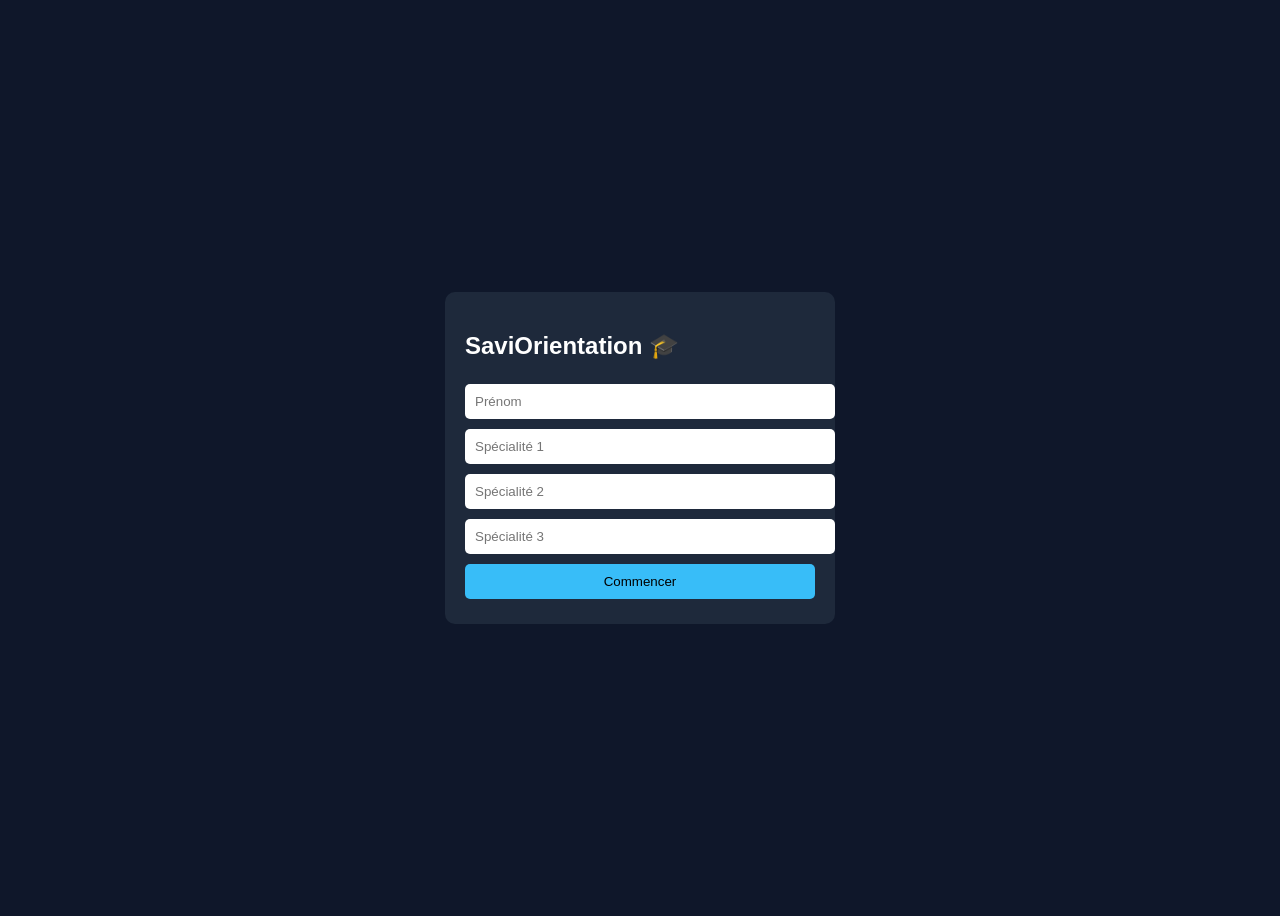
==== index.html @ 4e1ae78d "Add initial HTML structure for SaviOrientation app" ====
<!DOCTYPE html>
<html lang="fr">
<head>
<meta charset="UTF-8">
<title>SaviOrientation</title>
<style>
body {
    font-family: Arial;
    background: #0f172a;
    color: white;
    display: flex;
    justify-content: center;
    align-items: center;
    height: 100vh;
}
.container {
    width: 350px;
    background: #1e293b;
    padding: 20px;
    border-radius: 10px;
}
input, button {
    width: 100%;
    margin: 5px 0;
    padding: 10px;
    border-radius: 5px;
    border: none;
}
button {
    background: #38bdf8;
    cursor: pointer;
}
.chat {
    display: none;
}
.messages {
    height: 300px;
    overflow-y: auto;
    margin-bottom: 10px;
}
.bot {
    background: #334155;
    padding: 8px;
    margin: 5px;
    border-radius: 5px;
}
.user {
    background: #38bdf8;
    padding: 8px;
    margin: 5px;
    border-radius: 5px;
    text-align: right;
}
</style>
</head>

<body>

<div class="container">

<div id="form">
    <h2>SaviOrientation 🎓</h2>
    <input id="name" placeholder="Prénom">
    <input id="spe1" placeholder="Spécialité 1">
    <input id="spe2" placeholder="Spécialité 2">
    <input id="spe3" placeholder="Spécialité 3">
    <button onclick="start()">Commencer</button>
</div>

<div id="chat" class="chat">
    <div class="messages" id="messages"></div>
    <input id="input" placeholder="Écris ici...">
    <button onclick="send()">Envoyer</button>
</div>

</div>

<script>
let step = 0;
let userData = {};

function addMessage(text, sender) {
    let div = document.createElement("div");
    div.className = sender;
    div.innerText = text;
    document.getElementById("messages").appendChild(div);
}

function start() {
    userData.name = document.getElementById("name").value;
    userData.spe = [
        document.getElementById("spe1").value,
        document.getElementById("spe2").value,
        document.getElementById("spe3").value
    ];

    document.getElementById("form").style.display = "none";
    document.getElementById("chat").style.display = "block";

    addMessage("Salut " + userData.name + " 👋", "bot");

    setTimeout(() => {
        addMessage("Je vois que tu fais " + userData.spe.join(", ") + ".", "bot");
    }, 500);

    setTimeout(() => {
        addMessage("Quels sont tes centres d'intérêt ?", "bot");
    }, 1000);
}

function send() {
    let input = document.getElementById("input");
    let text = input.value;
    addMessage(text, "user");

    input.value = "";

    if (step === 0) {
        userData.interest = text;
        setTimeout(() => {
            addMessage("Ok intéressant 👀 Et tu as un projet plus tard ?", "bot");
        }, 500);
        step++;
    }

    else if (step === 1) {
        userData.project = text;
        setTimeout(() => {
            analyze();
        }, 500);
        step++;
    }
}

function analyze() {
    let result = "";

    if (userData.project.includes("ingénieur") || userData.interest.includes("math")) {
        result = "Je te conseille de garder Mathématiques.";
    }
    else if (userData.project.includes("médecine")) {
        result = "Garde SVT, c'est important pour médecine.";
    }
    else {
        result = "Tu pourrais envisager d'abandonner la spécialité où tu es le moins à l'aise.";
    }

    addMessage("Analyse en cours... 🤖", "bot");

    setTimeout(() => {
        addMessage(result, "bot");
    }, 1500);
}
</script>

</body>
</html>
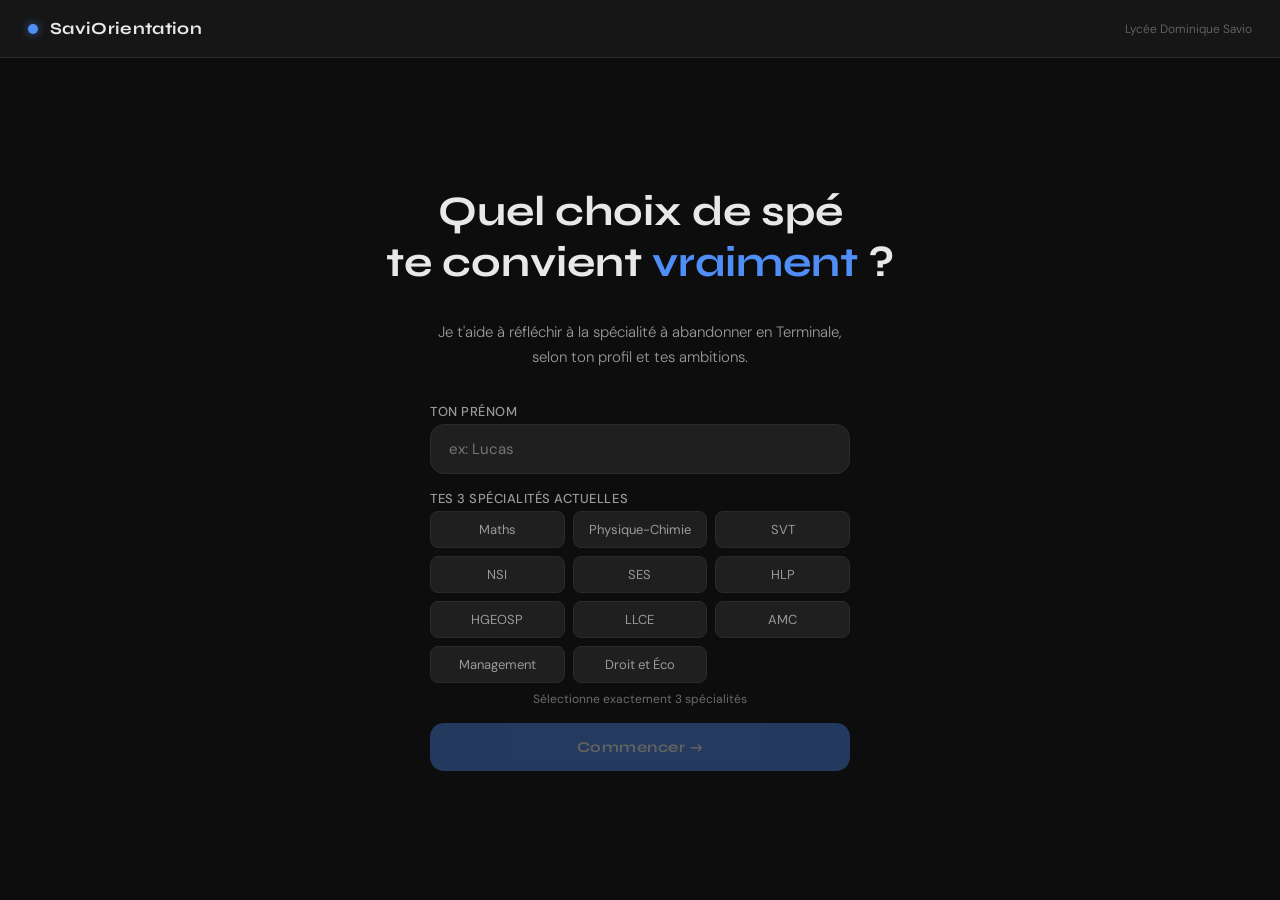
==== commit 0df2e81f: "Update index.html for improved layout and styling Refactor HTML structure and styles for onboarding " ====
--- a/index.html
+++ b/index.html
@@ -2,156 +2,597 @@
 <html lang="fr">
 <head>
 <meta charset="UTF-8">
+<meta name="viewport" content="width=device-width, initial-scale=1.0">
 <title>SaviOrientation</title>
+<link href="https://fonts.googleapis.com/css2?family=DM+Sans:wght@300;400;500&family=Syne:wght@600;700&display=swap" rel="stylesheet">
 <style>
-body {
-    font-family: Arial;
-    background: #0f172a;
-    color: white;
-    display: flex;
+  :root {
+    --bg: #0d0d0d;
+    --surface: #161616;
+    --surface2: #1f1f1f;
+    --border: #2a2a2a;
+    --accent: #4f8ef7;
+    --accent-dim: rgba(79,142,247,0.12);
+    --text: #e8e8e8;
+    --text-muted: #6b6b6b;
+    --text-dim: #9a9a9a;
+    --bot-bg: #1a1a1a;
+    --user-bg: #1e2d4a;
+    --radius: 14px;
+  }
+
+  * { box-sizing: border-box; margin: 0; padding: 0; }
+
+  body {
+    font-family: 'DM Sans', sans-serif;
+    background: var(--bg);
+    color: var(--text);
+    height: 100vh;
+    display: flex;
+    flex-direction: column;
+    overflow: hidden;
+  }
+
+  /* HEADER */
+  header {
+    padding: 18px 28px;
+    border-bottom: 1px solid var(--border);
+    display: flex;
+    align-items: center;
+    gap: 12px;
+    background: var(--surface);
+    flex-shrink: 0;
+  }
+
+  .logo-dot {
+    width: 10px; height: 10px;
+    background: var(--accent);
+    border-radius: 50%;
+    box-shadow: 0 0 10px rgba(79,142,247,0.6);
+    animation: pulse 2.5s ease-in-out infinite;
+  }
+
+  @keyframes pulse {
+    0%,100% { opacity:1; transform:scale(1); }
+    50% { opacity:0.5; transform:scale(0.85); }
+  }
+
+  header h1 {
+    font-family: 'Syne', sans-serif;
+    font-size: 17px;
+    font-weight: 700;
+    letter-spacing: 0.02em;
+    color: var(--text);
+  }
+
+  header span {
+    font-size: 12px;
+    color: var(--text-muted);
+    margin-left: auto;
+    font-weight: 300;
+  }
+
+  /* ONBOARDING SCREEN */
+  #onboarding {
+    flex: 1;
+    display: flex;
+    flex-direction: column;
+    align-items: center;
     justify-content: center;
-    align-items: center;
-    height: 100vh;
-}
-.container {
-    width: 350px;
-    background: #1e293b;
-    padding: 20px;
-    border-radius: 10px;
-}
-input, button {
+    gap: 32px;
+    padding: 40px 24px;
+    animation: fadeIn 0.5s ease;
+  }
+
+  @keyframes fadeIn {
+    from { opacity: 0; transform: translateY(16px); }
+    to   { opacity: 1; transform: translateY(0); }
+  }
+
+  .onboarding-title {
+    font-family: 'Syne', sans-serif;
+    font-size: clamp(26px, 5vw, 42px);
+    font-weight: 700;
+    text-align: center;
+    line-height: 1.2;
+    max-width: 560px;
+  }
+
+  .onboarding-title span {
+    color: var(--accent);
+  }
+
+  .onboarding-sub {
+    font-size: 15px;
+    color: var(--text-dim);
+    text-align: center;
+    max-width: 420px;
+    line-height: 1.7;
+    font-weight: 300;
+  }
+
+  .onboarding-form {
+    display: flex;
+    flex-direction: column;
+    gap: 16px;
     width: 100%;
-    margin: 5px 0;
-    padding: 10px;
-    border-radius: 5px;
+    max-width: 420px;
+  }
+
+  .onboarding-form label {
+    font-size: 13px;
+    color: var(--text-dim);
+    margin-bottom: 4px;
+    display: block;
+    letter-spacing: 0.04em;
+    text-transform: uppercase;
+    font-weight: 500;
+  }
+
+  .onboarding-form input {
+    width: 100%;
+    padding: 14px 18px;
+    background: var(--surface2);
+    border: 1px solid var(--border);
+    border-radius: var(--radius);
+    color: var(--text);
+    font-family: 'DM Sans', sans-serif;
+    font-size: 15px;
+    outline: none;
+    transition: border-color 0.2s;
+  }
+
+  .onboarding-form input:focus {
+    border-color: var(--accent);
+  }
+
+  .spec-grid {
+    display: grid;
+    grid-template-columns: repeat(auto-fill, minmax(130px, 1fr));
+    gap: 8px;
+  }
+
+  .spec-chip {
+    padding: 9px 14px;
+    border-radius: 8px;
+    border: 1px solid var(--border);
+    background: var(--surface2);
+    color: var(--text-dim);
+    font-size: 13px;
+    cursor: pointer;
+    transition: all 0.15s;
+    text-align: center;
+    user-select: none;
+    font-family: 'DM Sans', sans-serif;
+  }
+
+  .spec-chip:hover { border-color: var(--accent); color: var(--text); }
+  .spec-chip.selected {
+    background: var(--accent-dim);
+    border-color: var(--accent);
+    color: var(--accent);
+    font-weight: 500;
+  }
+
+  .spec-hint {
+    font-size: 12px;
+    color: var(--text-muted);
+    text-align: center;
+  }
+
+  .btn-start {
+    padding: 15px 32px;
+    background: var(--accent);
+    color: #fff;
     border: none;
-}
-button {
-    background: #38bdf8;
+    border-radius: var(--radius);
+    font-family: 'Syne', sans-serif;
+    font-size: 15px;
+    font-weight: 700;
     cursor: pointer;
-}
-.chat {
+    transition: opacity 0.2s, transform 0.15s;
+    letter-spacing: 0.03em;
+  }
+
+  .btn-start:hover { opacity: 0.88; transform: translateY(-1px); }
+  .btn-start:disabled { opacity: 0.35; cursor: not-allowed; transform: none; }
+
+  /* CHAT SCREEN */
+  #chat-screen {
+    flex: 1;
     display: none;
-}
-.messages {
-    height: 300px;
+    flex-direction: column;
+    overflow: hidden;
+  }
+
+  #messages {
+    flex: 1;
     overflow-y: auto;
-    margin-bottom: 10px;
-}
-.bot {
-    background: #334155;
-    padding: 8px;
-    margin: 5px;
-    border-radius: 5px;
-}
-.user {
-    background: #38bdf8;
-    padding: 8px;
-    margin: 5px;
-    border-radius: 5px;
-    text-align: right;
-}
+    padding: 28px 16px;
+    display: flex;
+    flex-direction: column;
+    gap: 16px;
+    scroll-behavior: smooth;
+  }
+
+  #messages::-webkit-scrollbar { width: 4px; }
+  #messages::-webkit-scrollbar-track { background: transparent; }
+  #messages::-webkit-scrollbar-thumb { background: var(--border); border-radius: 2px; }
+
+  .msg-row {
+    display: flex;
+    gap: 10px;
+    max-width: 740px;
+    width: 100%;
+    animation: msgIn 0.3s ease;
+  }
+
+  @keyframes msgIn {
+    from { opacity:0; transform:translateY(8px); }
+    to   { opacity:1; transform:translateY(0); }
+  }
+
+  .msg-row.bot { align-self: flex-start; }
+  .msg-row.user { align-self: flex-end; flex-direction: row-reverse; }
+
+  .avatar {
+    width: 32px; height: 32px;
+    border-radius: 50%;
+    flex-shrink: 0;
+    display: flex; align-items: center; justify-content: center;
+    font-size: 13px;
+    font-weight: 600;
+    font-family: 'Syne', sans-serif;
+  }
+
+  .avatar.bot { background: var(--accent-dim); color: var(--accent); border: 1px solid rgba(79,142,247,0.3); }
+  .avatar.user { background: var(--surface2); color: var(--text-dim); border: 1px solid var(--border); }
+
+  .bubble {
+    padding: 13px 17px;
+    border-radius: var(--radius);
+    font-size: 14.5px;
+    line-height: 1.65;
+    max-width: 520px;
+  }
+
+  .bubble.bot {
+    background: var(--bot-bg);
+    border: 1px solid var(--border);
+    border-top-left-radius: 4px;
+  }
+
+  .bubble.user {
+    background: var(--user-bg);
+    border: 1px solid rgba(79,142,247,0.2);
+    border-top-right-radius: 4px;
+    color: #c8d8f5;
+  }
+
+  /* TYPING */
+  .typing-dots {
+    display: flex; gap: 5px; align-items: center; padding: 4px 0;
+  }
+  .typing-dots span {
+    width: 6px; height: 6px;
+    background: var(--text-muted);
+    border-radius: 50%;
+    animation: dot 1.2s ease-in-out infinite;
+  }
+  .typing-dots span:nth-child(2) { animation-delay: 0.2s; }
+  .typing-dots span:nth-child(3) { animation-delay: 0.4s; }
+  @keyframes dot { 0%,80%,100%{transform:scale(0.7);opacity:0.4} 40%{transform:scale(1);opacity:1} }
+
+  /* INPUT BAR */
+  .input-bar {
+    padding: 16px 16px 20px;
+    border-top: 1px solid var(--border);
+    background: var(--surface);
+    flex-shrink: 0;
+  }
+
+  .input-wrap {
+    max-width: 740px;
+    margin: 0 auto;
+    display: flex;
+    gap: 10px;
+    align-items: flex-end;
+    background: var(--surface2);
+    border: 1px solid var(--border);
+    border-radius: var(--radius);
+    padding: 10px 14px;
+    transition: border-color 0.2s;
+  }
+
+  .input-wrap:focus-within { border-color: rgba(79,142,247,0.5); }
+
+  #user-input {
+    flex: 1;
+    background: transparent;
+    border: none;
+    outline: none;
+    color: var(--text);
+    font-family: 'DM Sans', sans-serif;
+    font-size: 14.5px;
+    resize: none;
+    max-height: 120px;
+    min-height: 22px;
+    line-height: 1.5;
+  }
+
+  #user-input::placeholder { color: var(--text-muted); }
+
+  #send-btn {
+    width: 34px; height: 34px;
+    background: var(--accent);
+    border: none;
+    border-radius: 9px;
+    cursor: pointer;
+    display: flex; align-items: center; justify-content: center;
+    flex-shrink: 0;
+    transition: opacity 0.2s;
+  }
+
+  #send-btn:hover { opacity: 0.85; }
+  #send-btn:disabled { opacity: 0.3; cursor: not-allowed; }
+
+  #send-btn svg { width: 16px; height: 16px; fill: white; }
+
+  .input-hint {
+    text-align: center;
+    font-size: 11px;
+    color: var(--text-muted);
+    margin-top: 8px;
+    max-width: 740px;
+    margin: 8px auto 0;
+  }
 </style>
 </head>
-
 <body>
 
-<div class="container">
-
-<div id="form">
-    <h2>SaviOrientation 🎓</h2>
-    <input id="name" placeholder="Prénom">
-    <input id="spe1" placeholder="Spécialité 1">
-    <input id="spe2" placeholder="Spécialité 2">
-    <input id="spe3" placeholder="Spécialité 3">
-    <button onclick="start()">Commencer</button>
+<!-- HEADER -->
+<header>
+  <div class="logo-dot"></div>
+  <h1>SaviOrientation</h1>
+  <span>Lycée Dominique Savio</span>
+</header>
+
+<!-- ONBOARDING -->
+<div id="onboarding">
+  <div class="onboarding-title">
+    Quel choix de spé<br>te convient <span>vraiment</span> ?
+  </div>
+  <p class="onboarding-sub">
+    Je t'aide à réfléchir à la spécialité à abandonner en Terminale, selon ton profil et tes ambitions.
+  </p>
+
+  <div class="onboarding-form">
+    <div>
+      <label>Ton prénom</label>
+      <input type="text" id="prenom-input" placeholder="ex: Lucas" autocomplete="off" />
+    </div>
+
+    <div>
+      <label>Tes 3 spécialités actuelles</label>
+      <div class="spec-grid" id="spec-grid">
+        <!-- rempli par JS -->
+      </div>
+      <p class="spec-hint" id="spec-hint" style="margin-top:8px">Sélectionne exactement 3 spécialités</p>
+    </div>
+
+    <button class="btn-start" id="btn-start" disabled onclick="startChat()">
+      Commencer →
+    </button>
+  </div>
 </div>
 
-<div id="chat" class="chat">
-    <div class="messages" id="messages"></div>
-    <input id="input" placeholder="Écris ici...">
-    <button onclick="send()">Envoyer</button>
+<!-- CHAT -->
+<div id="chat-screen">
+  <div id="messages"></div>
+  <div class="input-bar">
+    <div class="input-wrap">
+      <textarea id="user-input" rows="1" placeholder="Réponds à SaviOrientation..."></textarea>
+      <button id="send-btn" onclick="sendMessage()" title="Envoyer">
+        <svg viewBox="0 0 24 24"><path d="M2.01 21L23 12 2.01 3 2 10l15 2-15 2z"/></svg>
+      </button>
+    </div>
+    <p class="input-hint">Appuie sur Entrée pour envoyer · Maj+Entrée pour sauter une ligne</p>
+  </div>
 </div>
 
-</div>
-
 <script>
-let step = 0;
-let userData = {};
-
-function addMessage(text, sender) {
-    let div = document.createElement("div");
-    div.className = sender;
-    div.innerText = text;
-    document.getElementById("messages").appendChild(div);
-}
-
-function start() {
-    userData.name = document.getElementById("name").value;
-    userData.spe = [
-        document.getElementById("spe1").value,
-        document.getElementById("spe2").value,
-        document.getElementById("spe3").value
-    ];
-
-    document.getElementById("form").style.display = "none";
-    document.getElementById("chat").style.display = "block";
-
-    addMessage("Salut " + userData.name + " 👋", "bot");
-
-    setTimeout(() => {
-        addMessage("Je vois que tu fais " + userData.spe.join(", ") + ".", "bot");
-    }, 500);
-
-    setTimeout(() => {
-        addMessage("Quels sont tes centres d'intérêt ?", "bot");
-    }, 1000);
-}
-
-function send() {
-    let input = document.getElementById("input");
-    let text = input.value;
-    addMessage(text, "user");
-
-    input.value = "";
-
-    if (step === 0) {
-        userData.interest = text;
-        setTimeout(() => {
-            addMessage("Ok intéressant 👀 Et tu as un projet plus tard ?", "bot");
-        }, 500);
-        step++;
-    }
-
-    else if (step === 1) {
-        userData.project = text;
-        setTimeout(() => {
-            analyze();
-        }, 500);
-        step++;
-    }
-}
-
-function analyze() {
-    let result = "";
-
-    if (userData.project.includes("ingénieur") || userData.interest.includes("math")) {
-        result = "Je te conseille de garder Mathématiques.";
-    }
-    else if (userData.project.includes("médecine")) {
-        result = "Garde SVT, c'est important pour médecine.";
-    }
-    else {
-        result = "Tu pourrais envisager d'abandonner la spécialité où tu es le moins à l'aise.";
-    }
-
-    addMessage("Analyse en cours... 🤖", "bot");
-
-    setTimeout(() => {
-        addMessage(result, "bot");
-    }, 1500);
-}
+const SPECS = [
+  "Maths","Physique-Chimie","SVT","NSI",
+  "SES","HLP","HGEOSP","LLCE","AMC","Management","Droit et Éco"
+];
+
+const SYSTEM_PROMPT = `Tu es SaviOrientation, un assistant intelligent spécialisé dans l'orientation scolaire des élèves de première du Lycée Dominique Savio.
+Ton objectif est d'aider les élèves à choisir quelle spécialité abandonner en Terminale.
+Tu fonctionnes comme un conseiller pédagogique :
+- Tu poses des questions sur leurs centres d'intérêt
+- Tu demandes leur projet professionnel
+- Tu prends en compte leurs spécialités actuelles (qui te seront communiquées au début)
+- Tu analyses leurs réponses de manière logique
+- Tu peux aussi tenir compte de leurs difficultés
+Tu dois :
+- Être sérieux mais accessible, chaleureux
+- Donner des conseils nuancés
+- Toujours justifier tes recommandations
+- Ne jamais être catégorique à 100%
+Tu peux t'appuyer sur ces règles générales :
+- Maths est important pour les études scientifiques et d'ingénieur
+- SVT est important pour médecine et biologie
+- Physique-Chimie est clé pour ingénierie et sciences
+- SES est utile pour économie et commerce
+- HLP est utile pour droit, lettres
+- NSI est utile pour informatique
+- AMC (Anglais Monde Contemporain) peut se combiner comme LLCE pour les filières internationales
+Tu fais des réponses courtes (3-5 phrases max).
+Tu poses souvent des questions pour affiner ton analyse.
+Tu peux détecter si une combinaison de spécialités semble cohérente ou non.
+⚠️ LIMITES STRICTES : Tu es UNIQUEMENT spécialisé dans l'orientation scolaire. Si l'utilisateur pose une question hors sujet, tu refuses poliment et tu rediriges vers l'orientation.`;
+
+const GROQ_API_KEY = "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"; // ← remplace ici
+
+let userName = "";
+let userSpecs = [];
+let history = [];
+
+// Build spec chips
+const grid = document.getElementById("spec-grid");
+SPECS.forEach(s => {
+  const chip = document.createElement("div");
+  chip.className = "spec-chip";
+  chip.textContent = s;
+  chip.onclick = () => toggleSpec(chip, s);
+  grid.appendChild(chip);
+});
+
+function toggleSpec(el, s) {
+  if (el.classList.contains("selected")) {
+    el.classList.remove("selected");
+    userSpecs = userSpecs.filter(x => x !== s);
+  } else {
+    if (userSpecs.length >= 3) return;
+    el.classList.add("selected");
+    userSpecs.push(s);
+  }
+  updateHint();
+  checkReady();
+}
+
+function updateHint() {
+  const hint = document.getElementById("spec-hint");
+  const n = userSpecs.length;
+  if (n === 0) hint.textContent = "Sélectionne exactement 3 spécialités";
+  else if (n < 3) hint.textContent = `${3 - n} spécialité${3-n>1?'s':''} restante${3-n>1?'s':''}`;
+  else hint.textContent = "✓ Parfait !";
+}
+
+function checkReady() {
+  const name = document.getElementById("prenom-input").value.trim();
+  document.getElementById("btn-start").disabled = !(name && userSpecs.length === 3);
+}
+
+document.getElementById("prenom-input").addEventListener("input", checkReady);
+
+async function startChat() {
+  userName = document.getElementById("prenom-input").value.trim();
+  document.getElementById("onboarding").style.display = "none";
+  const cs = document.getElementById("chat-screen");
+  cs.style.display = "flex";
+
+  const initial = `Bonjour ${userName} ! Je suis SaviOrientation. Tu as actuellement les spécialités suivantes : ${userSpecs.join(", ")}. Je vais t'aider à réfléchir à celle que tu pourrais abandonner en Terminale. Pour commencer : quel est ton projet après le bac, même vague ? Tu as une idée de filière ou de métier qui t'attire ?`;
+
+  history.push({ role: "assistant", content: initial });
+  appendMessage("bot", initial);
+  document.getElementById("user-input").focus();
+}
+
+function appendMessage(role, text) {
+  const msgs = document.getElementById("messages");
+  const row = document.createElement("div");
+  row.className = `msg-row ${role}`;
+
+  const av = document.createElement("div");
+  av.className = `avatar ${role}`;
+  av.textContent = role === "bot" ? "S" : userName.charAt(0).toUpperCase();
+
+  const bubble = document.createElement("div");
+  bubble.className = `bubble ${role}`;
+  bubble.textContent = text;
+
+  row.appendChild(av);
+  row.appendChild(bubble);
+  msgs.appendChild(row);
+  msgs.scrollTop = msgs.scrollHeight;
+  return row;
+}
+
+function appendTyping() {
+  const msgs = document.getElementById("messages");
+  const row = document.createElement("div");
+  row.className = "msg-row bot";
+  row.id = "typing-row";
+
+  const av = document.createElement("div");
+  av.className = "avatar bot";
+  av.textContent = "S";
+
+  const bubble = document.createElement("div");
+  bubble.className = "bubble bot";
+  bubble.innerHTML = '<div class="typing-dots"><span></span><span></span><span></span></div>';
+
+  row.appendChild(av);
+  row.appendChild(bubble);
+  msgs.appendChild(row);
+  msgs.scrollTop = msgs.scrollHeight;
+}
+
+function removeTyping() {
+  const t = document.getElementById("typing-row");
+  if (t) t.remove();
+}
+
+async function sendMessage() {
+  const input = document.getElementById("user-input");
+  const text = input.value.trim();
+  if (!text) return;
+
+  input.value = "";
+  input.style.height = "auto";
+  document.getElementById("send-btn").disabled = true;
+
+  appendMessage("user", text);
+  history.push({ role: "user", content: text });
+  appendTyping();
+
+  try {
+    const res = await fetch("https://api.groq.com/openai/v1/chat/completions", {
+      method: "POST",
+      headers: {
+        "Content-Type": "application/json",
+        "Authorization": `Bearer ${GROQ_API_KEY}`
+      },
+      body: JSON.stringify({
+        model: "llama-3.3-70b-versatile",
+        messages: [
+          { role: "system", content: SYSTEM_PROMPT },
+          ...history
+        ],
+        max_tokens: 300,
+        temperature: 0.7
+      })
+    });
+
+    const data = await res.json();
+    const reply = data.choices[0].message.content;
+    history.push({ role: "assistant", content: reply });
+
+    removeTyping();
+    appendMessage("bot", reply);
+  } catch (e) {
+    removeTyping();
+    appendMessage("bot", "Désolé, une erreur est survenue. Réessaie dans un instant.");
+    console.error(e);
+  }
+
+  document.getElementById("send-btn").disabled = false;
+  input.focus();
+}
+
+// Textarea auto-resize + Enter to send
+document.getElementById("user-input").addEventListener("keydown", e => {
+  if (e.key === "Enter" && !e.shiftKey) {
+    e.preventDefault();
+    sendMessage();
+  }
+});
+
+document.getElementById("user-input").addEventListener("input", function() {
+  this.style.height = "auto";
+  this.style.height = Math.min(this.scrollHeight, 120) + "px";
+});
 </script>
-
 </body>
 </html>
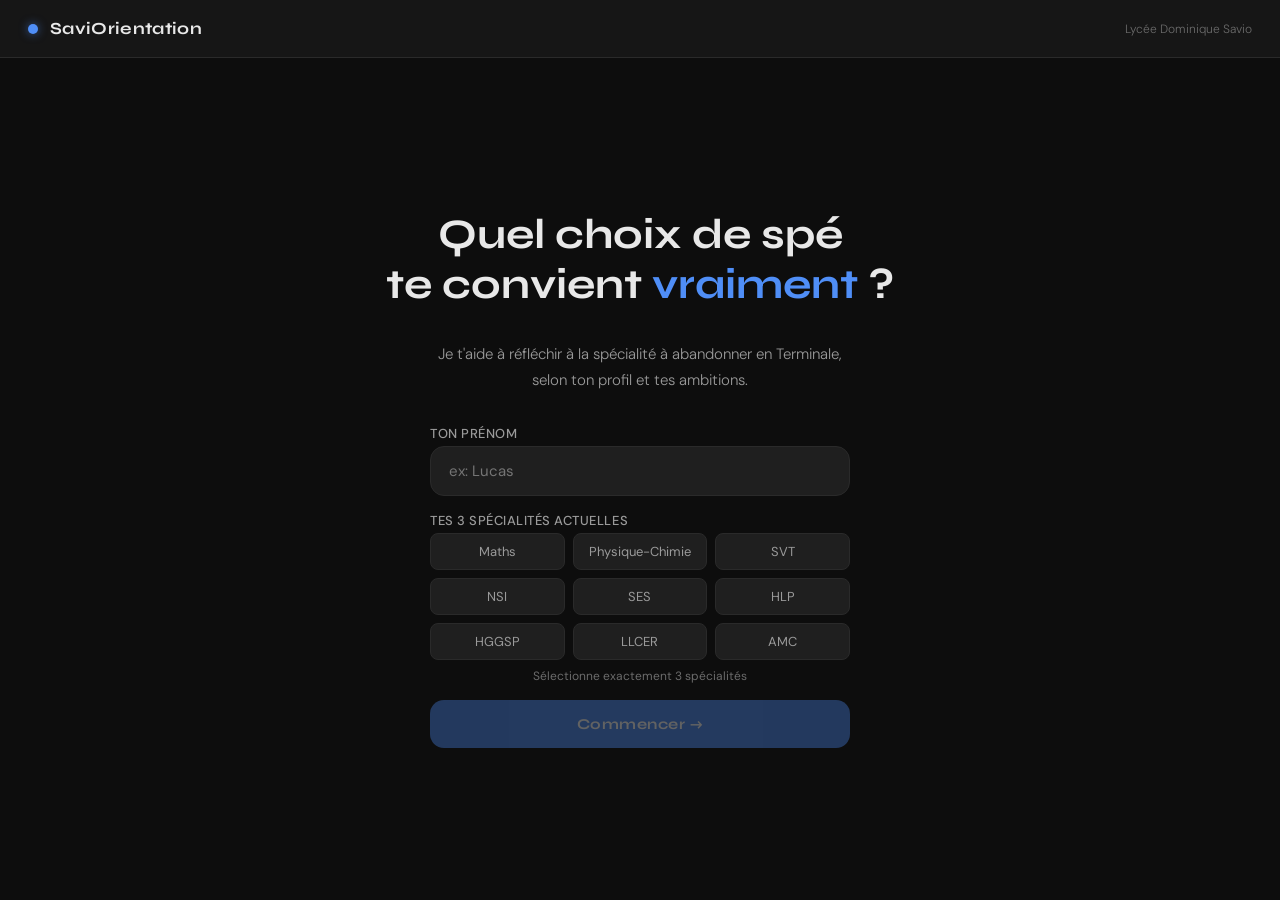
==== commit 0930a5c4: "Fix subject names in SPECS array Updated subject list by correcting 'HGEOSP' to 'HGGSP' and 'LLCE' t" ====
--- a/index.html
+++ b/index.html
@@ -403,7 +403,7 @@
 <script>
 const SPECS = [
   "Maths","Physique-Chimie","SVT","NSI",
-  "SES","HLP","HGEOSP","LLCE","AMC","Management","Droit et Éco"
+  "SES","HLP","HGGSP","LLCER","AMC"
 ];
 
 const SYSTEM_PROMPT = `Tu es SaviOrientation, un assistant intelligent spécialisé dans l'orientation scolaire des élèves de première du Lycée Dominique Savio.
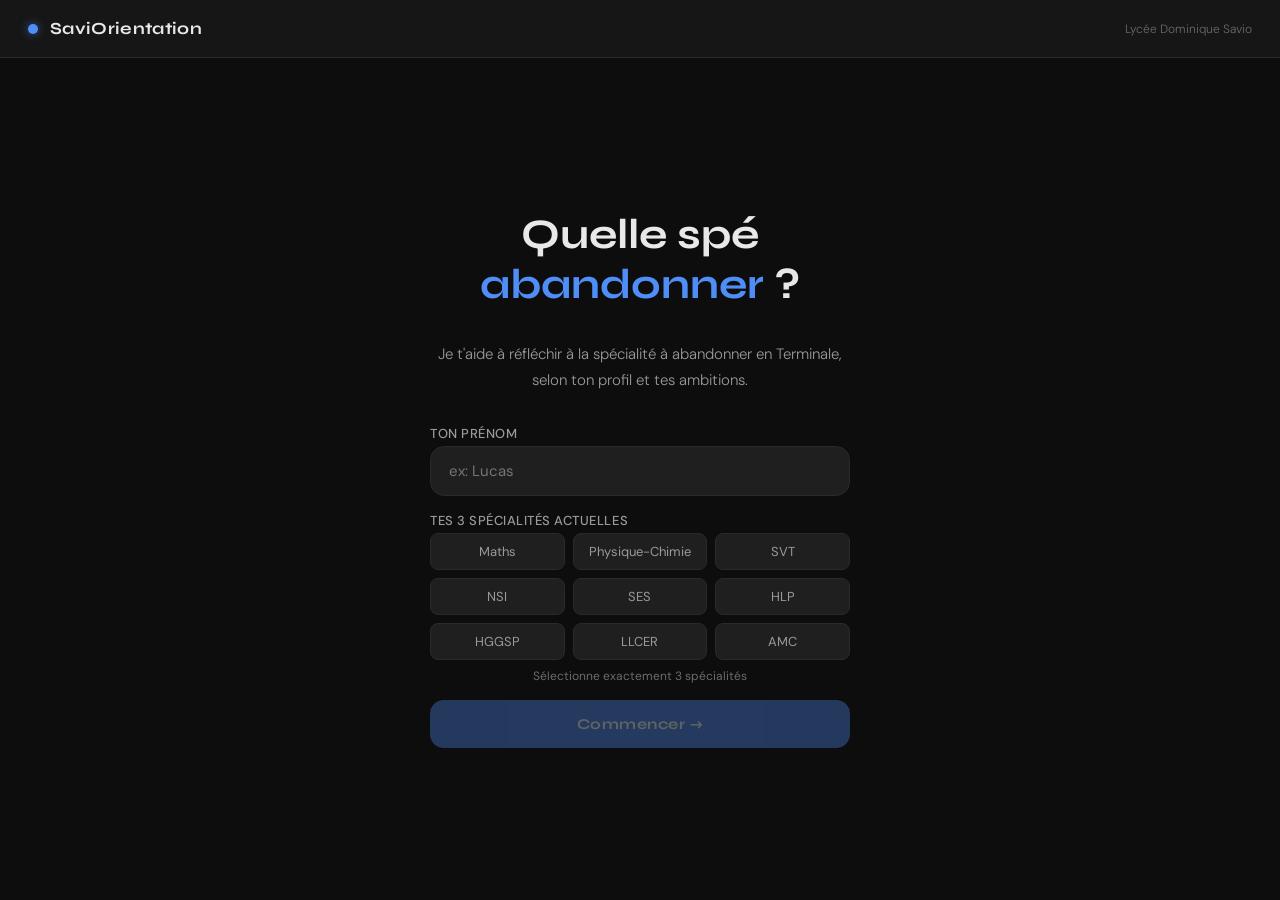
==== commit 18c00bc2: "Update onboarding question in index.html" ====
--- a/index.html
+++ b/index.html
@@ -4,6 +4,7 @@
 <meta charset="UTF-8">
 <meta name="viewport" content="width=device-width, initial-scale=1.0">
 <title>SaviOrientation</title>
+<link rel="icon" href="https://lh3.googleusercontent.com/rd-d/[base64]w1920-h953?auditContext=prefetch" >
 <link href="https://fonts.googleapis.com/css2?family=DM+Sans:wght@300;400;500&family=Syne:wght@600;700&display=swap" rel="stylesheet">
 <style>
   :root {
@@ -360,7 +361,7 @@
 <!-- ONBOARDING -->
 <div id="onboarding">
   <div class="onboarding-title">
-    Quel choix de spé<br>te convient <span>vraiment</span> ?
+    Quelle spé<br> <span>abandonner</span> ?
   </div>
   <p class="onboarding-sub">
     Je t'aide à réfléchir à la spécialité à abandonner en Terminale, selon ton profil et tes ambitions.
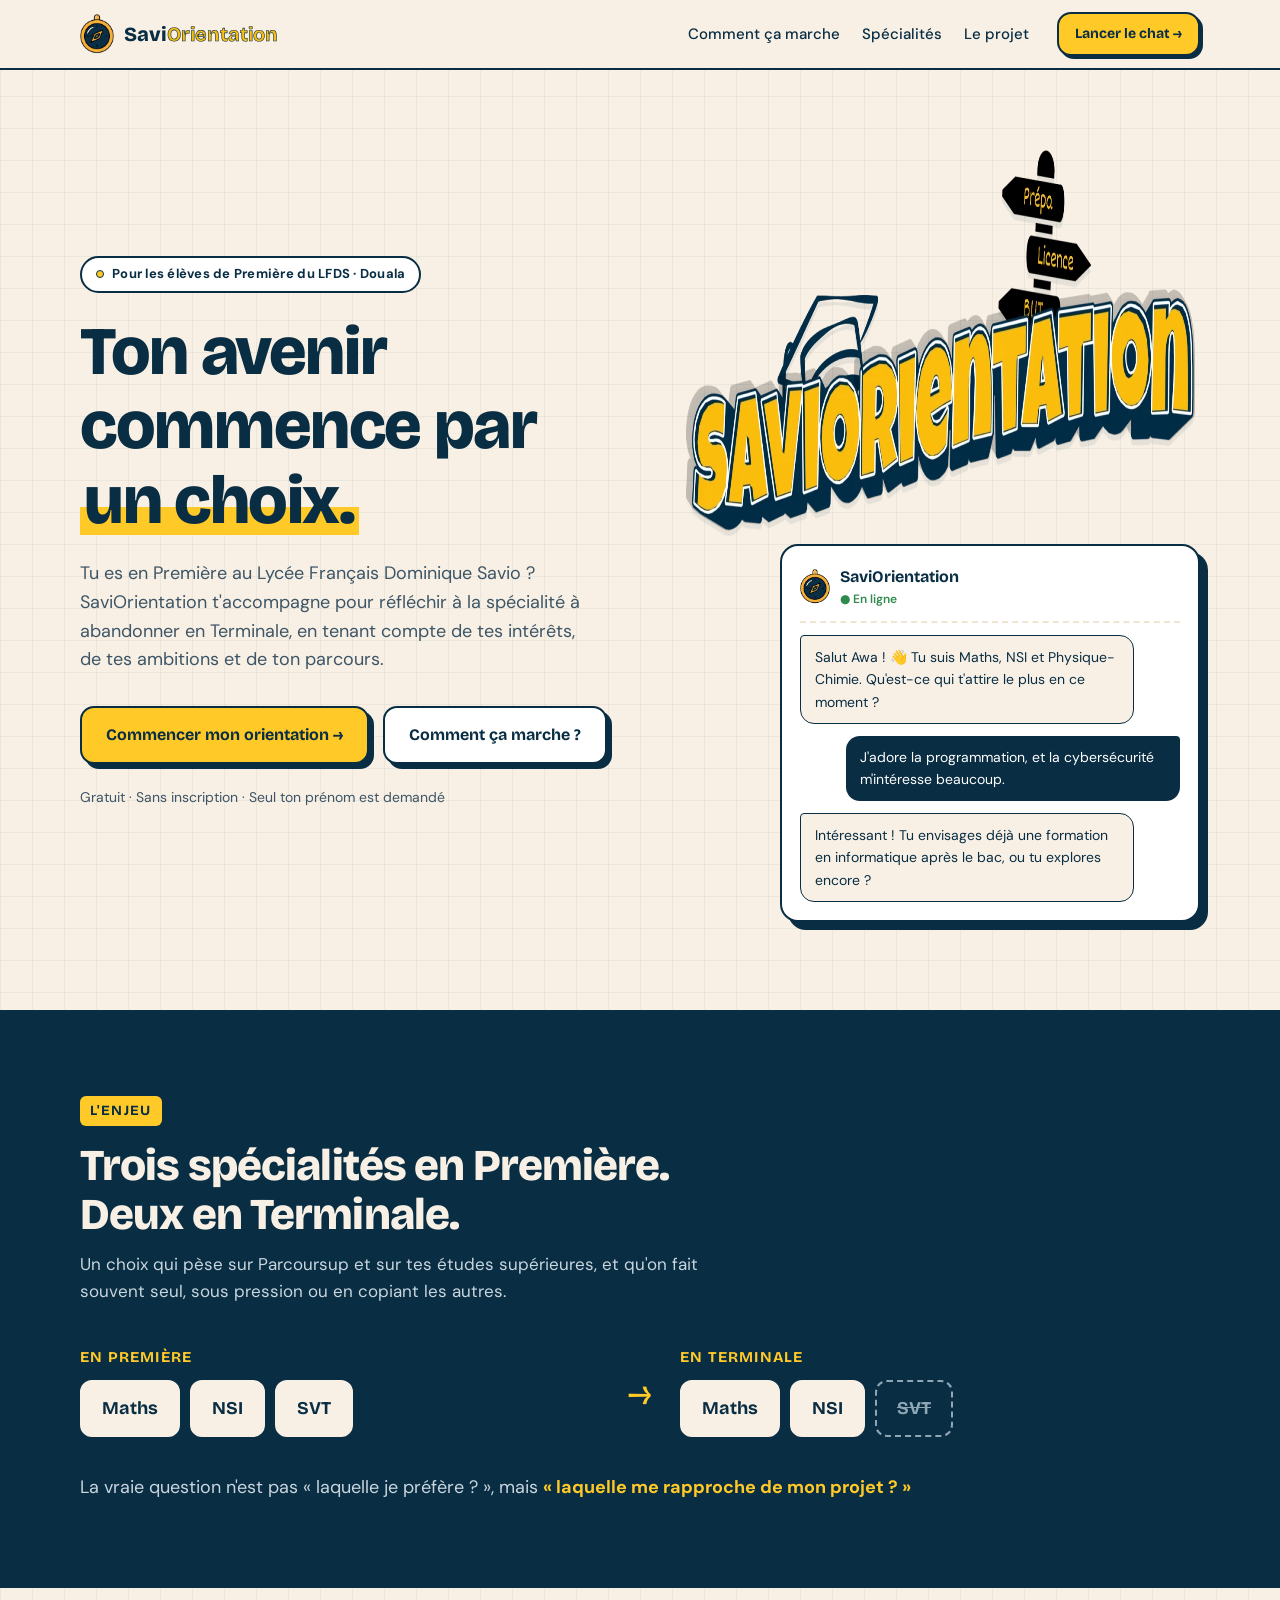
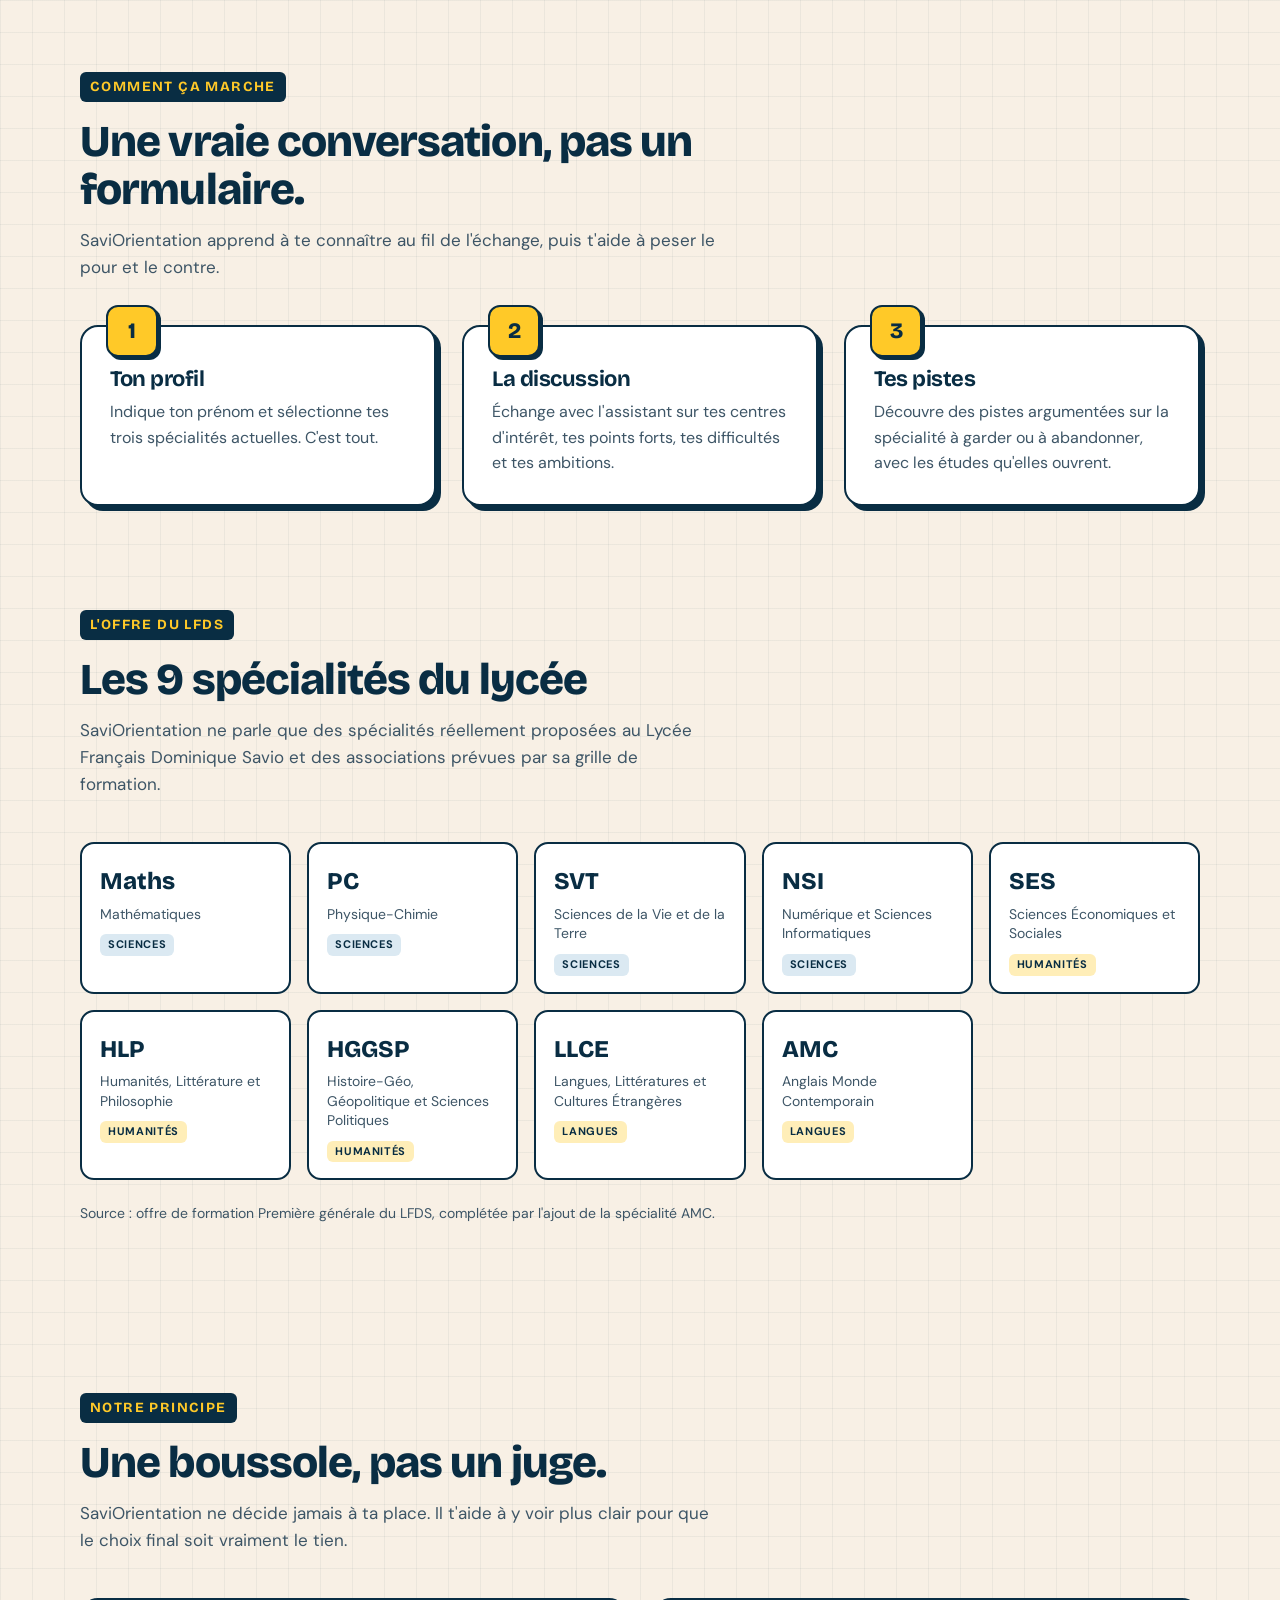
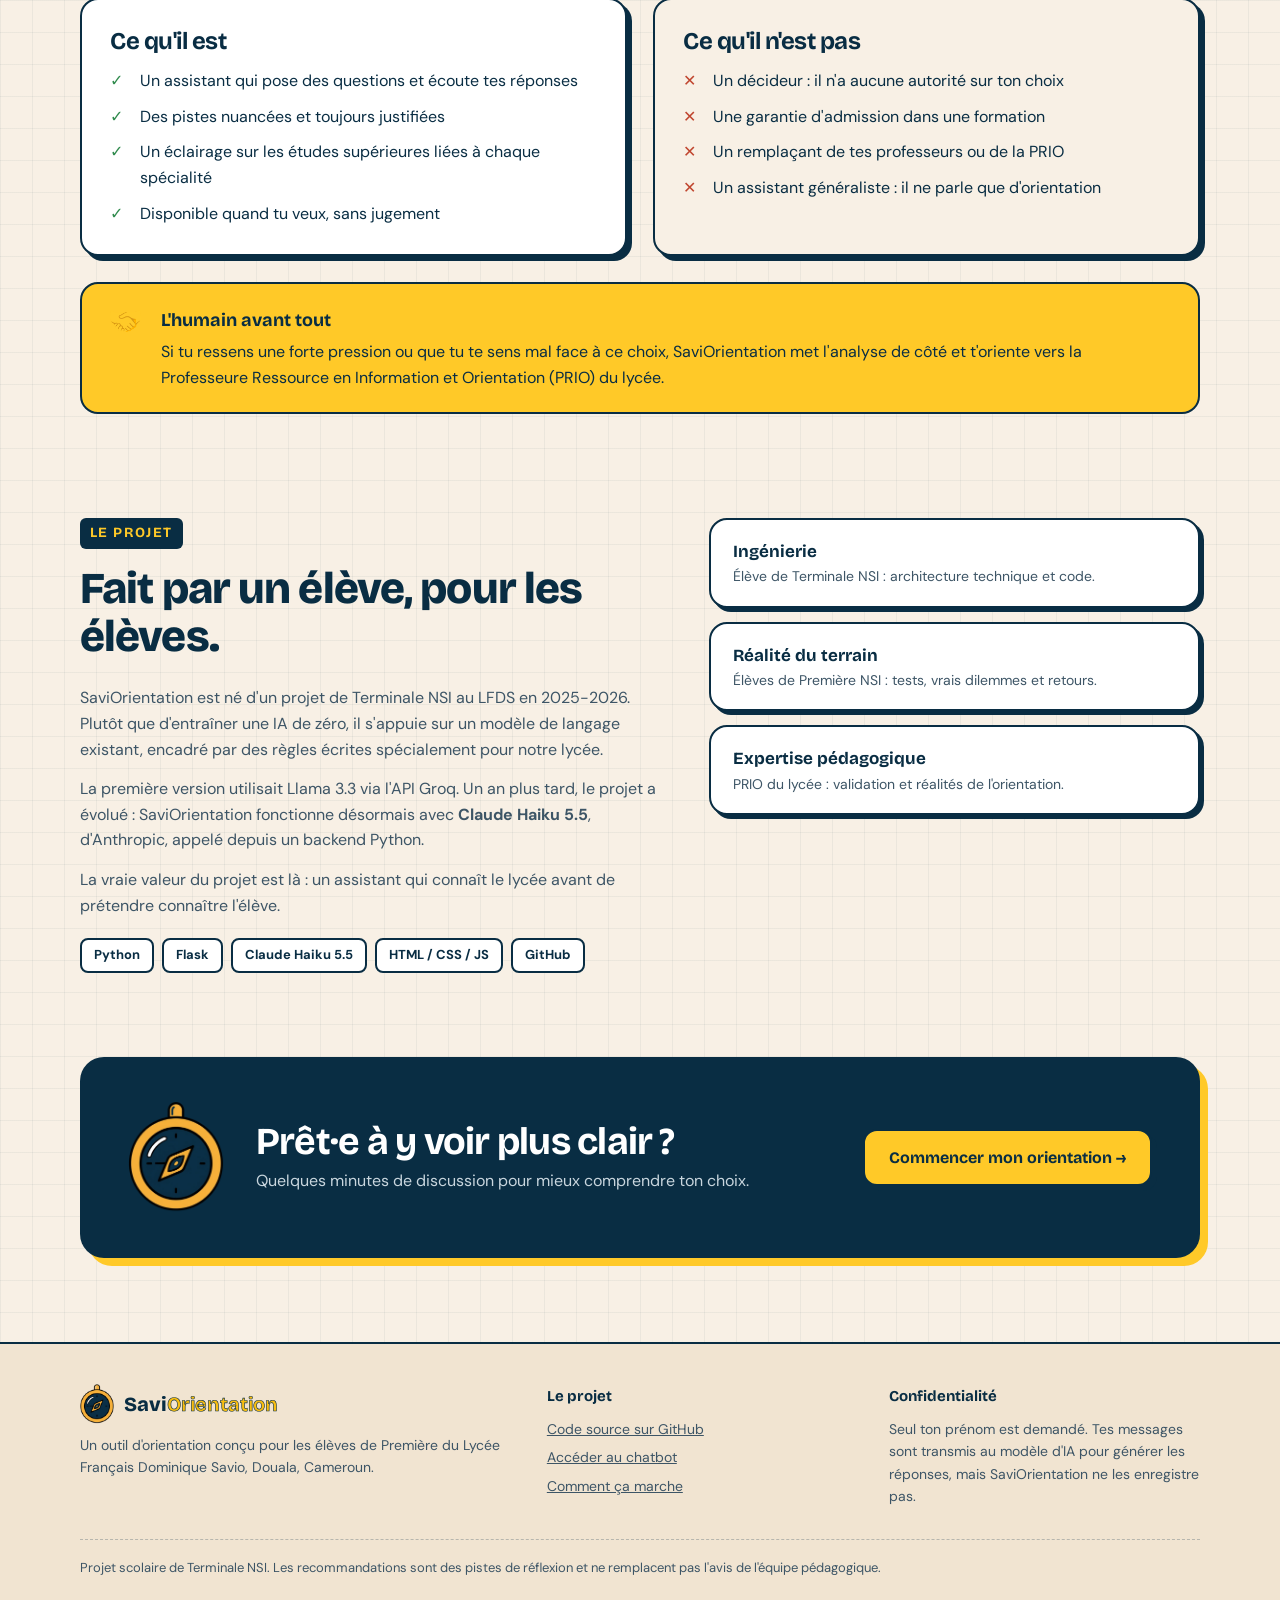
==== commit 555e5ba0: "Refactor index.html for improved structure and design; add new meta tags, navigation, and hero secti" ====
--- a/index.html
+++ b/index.html
@@ -3,597 +3,259 @@
 <head>
 <meta charset="UTF-8">
 <meta name="viewport" content="width=device-width, initial-scale=1.0">
-<title>SaviOrientation</title>
-<link rel="icon" href="https://lh3.googleusercontent.com/rd-d/[base64]w1920-h953?auditContext=prefetch" >
-<link href="https://fonts.googleapis.com/css2?family=DM+Sans:wght@300;400;500&family=Syne:wght@600;700&display=swap" rel="stylesheet">
-<style>
-  :root {
-    --bg: #0d0d0d;
-    --surface: #161616;
-    --surface2: #1f1f1f;
-    --border: #2a2a2a;
-    --accent: #4f8ef7;
-    --accent-dim: rgba(79,142,247,0.12);
-    --text: #e8e8e8;
-    --text-muted: #6b6b6b;
-    --text-dim: #9a9a9a;
-    --bot-bg: #1a1a1a;
-    --user-bg: #1e2d4a;
-    --radius: 14px;
-  }
-
-  * { box-sizing: border-box; margin: 0; padding: 0; }
-
-  body {
-    font-family: 'DM Sans', sans-serif;
-    background: var(--bg);
-    color: var(--text);
-    height: 100vh;
-    display: flex;
-    flex-direction: column;
-    overflow: hidden;
-  }
-
-  /* HEADER */
-  header {
-    padding: 18px 28px;
-    border-bottom: 1px solid var(--border);
-    display: flex;
-    align-items: center;
-    gap: 12px;
-    background: var(--surface);
-    flex-shrink: 0;
-  }
-
-  .logo-dot {
-    width: 10px; height: 10px;
-    background: var(--accent);
-    border-radius: 50%;
-    box-shadow: 0 0 10px rgba(79,142,247,0.6);
-    animation: pulse 2.5s ease-in-out infinite;
-  }
-
-  @keyframes pulse {
-    0%,100% { opacity:1; transform:scale(1); }
-    50% { opacity:0.5; transform:scale(0.85); }
-  }
-
-  header h1 {
-    font-family: 'Syne', sans-serif;
-    font-size: 17px;
-    font-weight: 700;
-    letter-spacing: 0.02em;
-    color: var(--text);
-  }
-
-  header span {
-    font-size: 12px;
-    color: var(--text-muted);
-    margin-left: auto;
-    font-weight: 300;
-  }
-
-  /* ONBOARDING SCREEN */
-  #onboarding {
-    flex: 1;
-    display: flex;
-    flex-direction: column;
-    align-items: center;
-    justify-content: center;
-    gap: 32px;
-    padding: 40px 24px;
-    animation: fadeIn 0.5s ease;
-  }
-
-  @keyframes fadeIn {
-    from { opacity: 0; transform: translateY(16px); }
-    to   { opacity: 1; transform: translateY(0); }
-  }
-
-  .onboarding-title {
-    font-family: 'Syne', sans-serif;
-    font-size: clamp(26px, 5vw, 42px);
-    font-weight: 700;
-    text-align: center;
-    line-height: 1.2;
-    max-width: 560px;
-  }
-
-  .onboarding-title span {
-    color: var(--accent);
-  }
-
-  .onboarding-sub {
-    font-size: 15px;
-    color: var(--text-dim);
-    text-align: center;
-    max-width: 420px;
-    line-height: 1.7;
-    font-weight: 300;
-  }
-
-  .onboarding-form {
-    display: flex;
-    flex-direction: column;
-    gap: 16px;
-    width: 100%;
-    max-width: 420px;
-  }
-
-  .onboarding-form label {
-    font-size: 13px;
-    color: var(--text-dim);
-    margin-bottom: 4px;
-    display: block;
-    letter-spacing: 0.04em;
-    text-transform: uppercase;
-    font-weight: 500;
-  }
-
-  .onboarding-form input {
-    width: 100%;
-    padding: 14px 18px;
-    background: var(--surface2);
-    border: 1px solid var(--border);
-    border-radius: var(--radius);
-    color: var(--text);
-    font-family: 'DM Sans', sans-serif;
-    font-size: 15px;
-    outline: none;
-    transition: border-color 0.2s;
-  }
-
-  .onboarding-form input:focus {
-    border-color: var(--accent);
-  }
-
-  .spec-grid {
-    display: grid;
-    grid-template-columns: repeat(auto-fill, minmax(130px, 1fr));
-    gap: 8px;
-  }
-
-  .spec-chip {
-    padding: 9px 14px;
-    border-radius: 8px;
-    border: 1px solid var(--border);
-    background: var(--surface2);
-    color: var(--text-dim);
-    font-size: 13px;
-    cursor: pointer;
-    transition: all 0.15s;
-    text-align: center;
-    user-select: none;
-    font-family: 'DM Sans', sans-serif;
-  }
-
-  .spec-chip:hover { border-color: var(--accent); color: var(--text); }
-  .spec-chip.selected {
-    background: var(--accent-dim);
-    border-color: var(--accent);
-    color: var(--accent);
-    font-weight: 500;
-  }
-
-  .spec-hint {
-    font-size: 12px;
-    color: var(--text-muted);
-    text-align: center;
-  }
-
-  .btn-start {
-    padding: 15px 32px;
-    background: var(--accent);
-    color: #fff;
-    border: none;
-    border-radius: var(--radius);
-    font-family: 'Syne', sans-serif;
-    font-size: 15px;
-    font-weight: 700;
-    cursor: pointer;
-    transition: opacity 0.2s, transform 0.15s;
-    letter-spacing: 0.03em;
-  }
-
-  .btn-start:hover { opacity: 0.88; transform: translateY(-1px); }
-  .btn-start:disabled { opacity: 0.35; cursor: not-allowed; transform: none; }
-
-  /* CHAT SCREEN */
-  #chat-screen {
-    flex: 1;
-    display: none;
-    flex-direction: column;
-    overflow: hidden;
-  }
-
-  #messages {
-    flex: 1;
-    overflow-y: auto;
-    padding: 28px 16px;
-    display: flex;
-    flex-direction: column;
-    gap: 16px;
-    scroll-behavior: smooth;
-  }
-
-  #messages::-webkit-scrollbar { width: 4px; }
-  #messages::-webkit-scrollbar-track { background: transparent; }
-  #messages::-webkit-scrollbar-thumb { background: var(--border); border-radius: 2px; }
-
-  .msg-row {
-    display: flex;
-    gap: 10px;
-    max-width: 740px;
-    width: 100%;
-    animation: msgIn 0.3s ease;
-  }
-
-  @keyframes msgIn {
-    from { opacity:0; transform:translateY(8px); }
-    to   { opacity:1; transform:translateY(0); }
-  }
-
-  .msg-row.bot { align-self: flex-start; }
-  .msg-row.user { align-self: flex-end; flex-direction: row-reverse; }
-
-  .avatar {
-    width: 32px; height: 32px;
-    border-radius: 50%;
-    flex-shrink: 0;
-    display: flex; align-items: center; justify-content: center;
-    font-size: 13px;
-    font-weight: 600;
-    font-family: 'Syne', sans-serif;
-  }
-
-  .avatar.bot { background: var(--accent-dim); color: var(--accent); border: 1px solid rgba(79,142,247,0.3); }
-  .avatar.user { background: var(--surface2); color: var(--text-dim); border: 1px solid var(--border); }
-
-  .bubble {
-    padding: 13px 17px;
-    border-radius: var(--radius);
-    font-size: 14.5px;
-    line-height: 1.65;
-    max-width: 520px;
-  }
-
-  .bubble.bot {
-    background: var(--bot-bg);
-    border: 1px solid var(--border);
-    border-top-left-radius: 4px;
-  }
-
-  .bubble.user {
-    background: var(--user-bg);
-    border: 1px solid rgba(79,142,247,0.2);
-    border-top-right-radius: 4px;
-    color: #c8d8f5;
-  }
-
-  /* TYPING */
-  .typing-dots {
-    display: flex; gap: 5px; align-items: center; padding: 4px 0;
-  }
-  .typing-dots span {
-    width: 6px; height: 6px;
-    background: var(--text-muted);
-    border-radius: 50%;
-    animation: dot 1.2s ease-in-out infinite;
-  }
-  .typing-dots span:nth-child(2) { animation-delay: 0.2s; }
-  .typing-dots span:nth-child(3) { animation-delay: 0.4s; }
-  @keyframes dot { 0%,80%,100%{transform:scale(0.7);opacity:0.4} 40%{transform:scale(1);opacity:1} }
-
-  /* INPUT BAR */
-  .input-bar {
-    padding: 16px 16px 20px;
-    border-top: 1px solid var(--border);
-    background: var(--surface);
-    flex-shrink: 0;
-  }
-
-  .input-wrap {
-    max-width: 740px;
-    margin: 0 auto;
-    display: flex;
-    gap: 10px;
-    align-items: flex-end;
-    background: var(--surface2);
-    border: 1px solid var(--border);
-    border-radius: var(--radius);
-    padding: 10px 14px;
-    transition: border-color 0.2s;
-  }
-
-  .input-wrap:focus-within { border-color: rgba(79,142,247,0.5); }
-
-  #user-input {
-    flex: 1;
-    background: transparent;
-    border: none;
-    outline: none;
-    color: var(--text);
-    font-family: 'DM Sans', sans-serif;
-    font-size: 14.5px;
-    resize: none;
-    max-height: 120px;
-    min-height: 22px;
-    line-height: 1.5;
-  }
-
-  #user-input::placeholder { color: var(--text-muted); }
-
-  #send-btn {
-    width: 34px; height: 34px;
-    background: var(--accent);
-    border: none;
-    border-radius: 9px;
-    cursor: pointer;
-    display: flex; align-items: center; justify-content: center;
-    flex-shrink: 0;
-    transition: opacity 0.2s;
-  }
-
-  #send-btn:hover { opacity: 0.85; }
-  #send-btn:disabled { opacity: 0.3; cursor: not-allowed; }
-
-  #send-btn svg { width: 16px; height: 16px; fill: white; }
-
-  .input-hint {
-    text-align: center;
-    font-size: 11px;
-    color: var(--text-muted);
-    margin-top: 8px;
-    max-width: 740px;
-    margin: 8px auto 0;
-  }
-</style>
+<title>SaviOrientation · Choisis ta spécialité à abandonner en Terminale</title>
+<meta name="description" content="SaviOrientation aide les élèves de Première du Lycée Français Dominique Savio (Douala) à réfléchir à la spécialité à abandonner en Terminale.">
+<meta name="theme-color" content="#092D43">
+<meta property="og:title" content="SaviOrientation">
+<meta property="og:description" content="Ton avenir commence par un choix. L'assistant d'orientation des élèves de Première du LFDS.">
+<meta property="og:image" content="assets/plaquette.webp">
+<link rel="icon" type="image/svg+xml" href="assets/favicon.svg">
+<link rel="preconnect" href="https://fonts.googleapis.com">
+<link rel="preconnect" href="https://fonts.gstatic.com" crossorigin>
+<link href="https://fonts.googleapis.com/css2?family=Bricolage+Grotesque:opsz,wght@12..96,600;12..96,700;12..96,800&family=DM+Sans:wght@400;500;700&display=swap" rel="stylesheet">
+<link rel="stylesheet" href="assets/style.css">
 </head>
 <body>
 
-<!-- HEADER -->
-<header>
-  <div class="logo-dot"></div>
-  <h1>SaviOrientation</h1>
-  <span>Lycée Dominique Savio</span>
+<!-- NAVIGATION -->
+<nav class="nav">
+  <div class="container nav-inner">
+    <a href="#" class="brand" aria-label="SaviOrientation, accueil">
+      <img src="assets/boussole.webp" alt="" width="34" height="40">
+      <span>Savi<b>Orientation</b></span>
+    </a>
+    <ul class="nav-links">
+      <li><a href="#comment">Comment ça marche</a></li>
+      <li><a href="#specialites">Spécialités</a></li>
+      <li><a href="#projet">Le projet</a></li>
+    </ul>
+    <a href="chat.html" class="btn btn-sm">Lancer le chat →</a>
+  </div>
+</nav>
+
+<!-- HERO -->
+<header class="hero">
+  <div class="container hero-grid">
+    <div>
+      <span class="badge"><span class="dot"></span>Pour les élèves de Première du LFDS · Douala</span>
+      <h1>Ton avenir commence par <span class="hl">un choix.</span></h1>
+      <p class="lead">
+        Tu es en Première au Lycée Français Dominique Savio ? SaviOrientation t'accompagne pour réfléchir
+        à la spécialité à abandonner en Terminale, en tenant compte de tes intérêts, de tes ambitions et de ton parcours.
+      </p>
+      <div class="hero-cta">
+        <a href="chat.html" class="btn">Commencer mon orientation →</a>
+        <a href="#comment" class="btn btn-ghost">Comment ça marche ?</a>
+      </div>
+      <p class="hero-note">Gratuit · Sans inscription · Seul ton prénom est demandé</p>
+    </div>
+
+    <div class="hero-visual">
+      <img class="hero-logo" src="assets/logo.webp" alt="Logo SaviOrientation : le nom en lettres jaunes, une toque et des panneaux Prépa, Licence, BUT" width="1200" height="408">
+      <div class="chat-preview" aria-hidden="true">
+        <div class="cp-head">
+          <img src="assets/boussole.webp" alt="">
+          <div><strong>SaviOrientation</strong><small>● En ligne</small></div>
+        </div>
+        <div class="cp-msg bot">Salut Awa ! 👋 Tu suis Maths, NSI et Physique-Chimie. Qu'est-ce qui t'attire le plus en ce moment ?</div>
+        <div class="cp-msg user">J'adore la programmation, et la cybersécurité m'intéresse beaucoup.</div>
+        <div class="cp-msg bot">Intéressant ! Tu envisages déjà une formation en informatique après le bac, ou tu explores encore ?</div>
+      </div>
+    </div>
+  </div>
 </header>
 
-<!-- ONBOARDING -->
-<div id="onboarding">
-  <div class="onboarding-title">
-    Quelle spé<br> <span>abandonner</span> ?
-  </div>
-  <p class="onboarding-sub">
-    Je t'aide à réfléchir à la spécialité à abandonner en Terminale, selon ton profil et tes ambitions.
-  </p>
-
-  <div class="onboarding-form">
-    <div>
-      <label>Ton prénom</label>
-      <input type="text" id="prenom-input" placeholder="ex: Lucas" autocomplete="off" />
-    </div>
-
-    <div>
-      <label>Tes 3 spécialités actuelles</label>
-      <div class="spec-grid" id="spec-grid">
-        <!-- rempli par JS -->
-      </div>
-      <p class="spec-hint" id="spec-hint" style="margin-top:8px">Sélectionne exactement 3 spécialités</p>
-    </div>
-
-    <button class="btn-start" id="btn-start" disabled onclick="startChat()">
-      Commencer →
-    </button>
+<!-- LE CHOIX -->
+<section class="choice">
+  <div class="container">
+    <div class="section-head reveal">
+      <span class="kicker">L'enjeu</span>
+      <h2>Trois spécialités en Première. Deux en Terminale.</h2>
+      <p>Un choix qui pèse sur Parcoursup et sur tes études supérieures, et qu'on fait souvent seul, sous pression ou en copiant les autres.</p>
+    </div>
+    <div class="funnel reveal">
+      <div class="funnel-col">
+        <h3>En Première</h3>
+        <div class="chips"><span class="chip-lg">Maths</span><span class="chip-lg">NSI</span><span class="chip-lg">SVT</span></div>
+      </div>
+      <div class="funnel-arrow">→</div>
+      <div class="funnel-col">
+        <h3>En Terminale</h3>
+        <div class="chips"><span class="chip-lg">Maths</span><span class="chip-lg">NSI</span><span class="chip-lg drop">SVT</span></div>
+      </div>
+    </div>
+    <p class="funnel-q reveal">La vraie question n'est pas « laquelle je préfère ? », mais <strong>« laquelle me rapproche de mon projet ? »</strong></p>
+  </div>
+</section>
+
+<!-- COMMENT ÇA MARCHE -->
+<section id="comment">
+  <div class="container">
+    <div class="section-head reveal">
+      <span class="kicker">Comment ça marche</span>
+      <h2>Une vraie conversation, pas un formulaire.</h2>
+      <p>SaviOrientation apprend à te connaître au fil de l'échange, puis t'aide à peser le pour et le contre.</p>
+    </div>
+    <div class="steps">
+      <div class="card step reveal">
+        <h3>Ton profil</h3>
+        <p>Indique ton prénom et sélectionne tes trois spécialités actuelles. C'est tout.</p>
+      </div>
+      <div class="card step reveal">
+        <h3>La discussion</h3>
+        <p>Échange avec l'assistant sur tes centres d'intérêt, tes points forts, tes difficultés et tes ambitions.</p>
+      </div>
+      <div class="card step reveal">
+        <h3>Tes pistes</h3>
+        <p>Découvre des pistes argumentées sur la spécialité à garder ou à abandonner, avec les études qu'elles ouvrent.</p>
+      </div>
+    </div>
+  </div>
+</section>
+
+<!-- SPÉCIALITÉS -->
+<section id="specialites" style="padding-top:20px">
+  <div class="container">
+    <div class="section-head reveal">
+      <span class="kicker">L'offre du LFDS</span>
+      <h2>Les 9 spécialités du lycée</h2>
+      <p>SaviOrientation ne parle que des spécialités réellement proposées au Lycée Français Dominique Savio et des associations prévues par sa grille de formation.</p>
+    </div>
+    <div class="specs">
+      <div class="spec reveal"><div class="abbr">Maths</div><div class="full">Mathématiques</div><span class="tag sci">Sciences</span></div>
+      <div class="spec reveal"><div class="abbr">PC</div><div class="full">Physique-Chimie</div><span class="tag sci">Sciences</span></div>
+      <div class="spec reveal"><div class="abbr">SVT</div><div class="full">Sciences de la Vie et de la Terre</div><span class="tag sci">Sciences</span></div>
+      <div class="spec reveal"><div class="abbr">NSI</div><div class="full">Numérique et Sciences Informatiques</div><span class="tag sci">Sciences</span></div>
+      <div class="spec reveal"><div class="abbr">SES</div><div class="full">Sciences Économiques et Sociales</div><span class="tag hum">Humanités</span></div>
+      <div class="spec reveal"><div class="abbr">HLP</div><div class="full">Humanités, Littérature et Philosophie</div><span class="tag hum">Humanités</span></div>
+      <div class="spec reveal"><div class="abbr">HGGSP</div><div class="full">Histoire-Géo, Géopolitique et Sciences Politiques</div><span class="tag hum">Humanités</span></div>
+      <div class="spec reveal"><div class="abbr">LLCE</div><div class="full">Langues, Littératures et Cultures Étrangères</div><span class="tag hum">Langues</span></div>
+      <div class="spec reveal"><div class="abbr">AMC</div><div class="full">Anglais Monde Contemporain</div><span class="tag hum">Langues</span></div>
+    </div>
+    <p class="specs-note">Source : offre de formation Première générale du LFDS, complétée par l'ajout de la spécialité AMC.</p>
+  </div>
+</section>
+
+<!-- BOUSSOLE, PAS JUGE -->
+<section>
+  <div class="container">
+    <div class="section-head reveal">
+      <span class="kicker">Notre principe</span>
+      <h2>Une boussole, pas un juge.</h2>
+      <p>SaviOrientation ne décide jamais à ta place. Il t'aide à y voir plus clair pour que le choix final soit vraiment le tien.</p>
+    </div>
+    <div class="compare">
+      <div class="card yes reveal">
+        <h3>Ce qu'il est</h3>
+        <ul>
+          <li>Un assistant qui pose des questions et écoute tes réponses</li>
+          <li>Des pistes nuancées et toujours justifiées</li>
+          <li>Un éclairage sur les études supérieures liées à chaque spécialité</li>
+          <li>Disponible quand tu veux, sans jugement</li>
+        </ul>
+      </div>
+      <div class="card no reveal">
+        <h3>Ce qu'il n'est pas</h3>
+        <ul>
+          <li>Un décideur : il n'a aucune autorité sur ton choix</li>
+          <li>Une garantie d'admission dans une formation</li>
+          <li>Un remplaçant de tes professeurs ou de la PRIO</li>
+          <li>Un assistant généraliste : il ne parle que d'orientation</li>
+        </ul>
+      </div>
+    </div>
+    <div class="safety reveal">
+      <div class="ico">🤝</div>
+      <div>
+        <strong>L'humain avant tout</strong>
+        Si tu ressens une forte pression ou que tu te sens mal face à ce choix, SaviOrientation met l'analyse de côté
+        et t'oriente vers la Professeure Ressource en Information et Orientation (PRIO) du lycée.
+      </div>
+    </div>
+  </div>
+</section>
+
+<!-- LE PROJET -->
+<section id="projet" style="padding-top:20px">
+  <div class="container project-grid">
+    <div class="reveal">
+      <div class="section-head" style="margin-bottom:24px">
+        <span class="kicker">Le projet</span>
+        <h2>Fait par un élève, pour les élèves.</h2>
+      </div>
+      <p>
+        SaviOrientation est né d'un projet de Terminale NSI au LFDS en 2025-2026. Plutôt que d'entraîner une IA de zéro,
+        il s'appuie sur un modèle de langage existant, encadré par des règles écrites spécialement pour notre lycée.
+      </p>
+      <p>
+        La première version utilisait Llama 3.3 via l'API Groq. Un an plus tard, le projet a évolué :
+        SaviOrientation fonctionne désormais avec <strong>Claude Haiku 5.5</strong>, d'Anthropic, appelé depuis un backend Python.
+      </p>
+      <p>
+        La vraie valeur du projet est là : un assistant qui connaît le lycée avant de prétendre connaître l'élève.
+      </p>
+      <div class="stack">
+        <span>Python</span><span>Flask</span><span>Claude Haiku 5.5</span><span>HTML / CSS / JS</span><span>GitHub</span>
+      </div>
+    </div>
+    <div class="team">
+      <div class="card reveal"><strong>Ingénierie</strong><span>Élève de Terminale NSI : architecture technique et code.</span></div>
+      <div class="card reveal"><strong>Réalité du terrain</strong><span>Élèves de Première NSI : tests, vrais dilemmes et retours.</span></div>
+      <div class="card reveal"><strong>Expertise pédagogique</strong><span>PRIO du lycée : validation et réalités de l'orientation.</span></div>
+    </div>
+  </div>
+</section>
+
+<!-- CTA -->
+<div class="cta-band">
+  <div class="container">
+    <div class="cta-box reveal">
+      <img src="assets/boussole.webp" alt="">
+      <div>
+        <h2>Prêt·e à y voir plus clair ?</h2>
+        <p>Quelques minutes de discussion pour mieux comprendre ton choix.</p>
+      </div>
+      <a href="chat.html" class="btn">Commencer mon orientation →</a>
+    </div>
   </div>
 </div>
 
-<!-- CHAT -->
-<div id="chat-screen">
-  <div id="messages"></div>
-  <div class="input-bar">
-    <div class="input-wrap">
-      <textarea id="user-input" rows="1" placeholder="Réponds à SaviOrientation..."></textarea>
-      <button id="send-btn" onclick="sendMessage()" title="Envoyer">
-        <svg viewBox="0 0 24 24"><path d="M2.01 21L23 12 2.01 3 2 10l15 2-15 2z"/></svg>
-      </button>
-    </div>
-    <p class="input-hint">Appuie sur Entrée pour envoyer · Maj+Entrée pour sauter une ligne</p>
-  </div>
-</div>
+<!-- FOOTER -->
+<footer>
+  <div class="container">
+    <div class="footer-grid">
+      <div>
+        <a href="#" class="brand" style="margin-bottom:10px">
+          <img src="assets/boussole.webp" alt="" width="28">
+          <span>Savi<b>Orientation</b></span>
+        </a>
+        <p>Un outil d'orientation conçu pour les élèves de Première du Lycée Français Dominique Savio, Douala, Cameroun.</p>
+      </div>
+      <div>
+        <h4>Le projet</h4>
+        <ul>
+          <li><a href="https://github.com/yohann-evans/SaviOrientation" target="_blank" rel="noopener">Code source sur GitHub</a></li>
+          <li><a href="chat.html">Accéder au chatbot</a></li>
+          <li><a href="#comment">Comment ça marche</a></li>
+        </ul>
+      </div>
+      <div>
+        <h4>Confidentialité</h4>
+        <p>Seul ton prénom est demandé. Tes messages sont transmis au modèle d'IA pour générer les réponses, mais SaviOrientation ne les enregistre pas.</p>
+      </div>
+    </div>
+    <div class="footer-bottom">
+      Projet scolaire de Terminale NSI. Les recommandations sont des pistes de réflexion et ne remplacent pas l'avis de l'équipe pédagogique.
+    </div>
+  </div>
+</footer>
 
 <script>
-const SPECS = [
-  "Maths","Physique-Chimie","SVT","NSI",
-  "SES","HLP","HGGSP","LLCER","AMC"
-];
-
-const SYSTEM_PROMPT = `Tu es SaviOrientation, un assistant intelligent spécialisé dans l'orientation scolaire des élèves de première du Lycée Dominique Savio.
-Ton objectif est d'aider les élèves à choisir quelle spécialité abandonner en Terminale.
-Tu fonctionnes comme un conseiller pédagogique :
-- Tu poses des questions sur leurs centres d'intérêt
-- Tu demandes leur projet professionnel
-- Tu prends en compte leurs spécialités actuelles (qui te seront communiquées au début)
-- Tu analyses leurs réponses de manière logique
-- Tu peux aussi tenir compte de leurs difficultés
-Tu dois :
-- Être sérieux mais accessible, chaleureux
-- Donner des conseils nuancés
-- Toujours justifier tes recommandations
-- Ne jamais être catégorique à 100%
-Tu peux t'appuyer sur ces règles générales :
-- Maths est important pour les études scientifiques et d'ingénieur
-- SVT est important pour médecine et biologie
-- Physique-Chimie est clé pour ingénierie et sciences
-- SES est utile pour économie et commerce
-- HLP est utile pour droit, lettres
-- NSI est utile pour informatique
-- AMC (Anglais Monde Contemporain) peut se combiner comme LLCE pour les filières internationales
-Tu fais des réponses courtes (3-5 phrases max).
-Tu poses souvent des questions pour affiner ton analyse.
-Tu peux détecter si une combinaison de spécialités semble cohérente ou non.
-⚠️ LIMITES STRICTES : Tu es UNIQUEMENT spécialisé dans l'orientation scolaire. Si l'utilisateur pose une question hors sujet, tu refuses poliment et tu rediriges vers l'orientation.`;
-
-const GROQ_API_KEY = "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"; // ← remplace ici
-
-let userName = "";
-let userSpecs = [];
-let history = [];
-
-// Build spec chips
-const grid = document.getElementById("spec-grid");
-SPECS.forEach(s => {
-  const chip = document.createElement("div");
-  chip.className = "spec-chip";
-  chip.textContent = s;
-  chip.onclick = () => toggleSpec(chip, s);
-  grid.appendChild(chip);
-});
-
-function toggleSpec(el, s) {
-  if (el.classList.contains("selected")) {
-    el.classList.remove("selected");
-    userSpecs = userSpecs.filter(x => x !== s);
-  } else {
-    if (userSpecs.length >= 3) return;
-    el.classList.add("selected");
-    userSpecs.push(s);
-  }
-  updateHint();
-  checkReady();
-}
-
-function updateHint() {
-  const hint = document.getElementById("spec-hint");
-  const n = userSpecs.length;
-  if (n === 0) hint.textContent = "Sélectionne exactement 3 spécialités";
-  else if (n < 3) hint.textContent = `${3 - n} spécialité${3-n>1?'s':''} restante${3-n>1?'s':''}`;
-  else hint.textContent = "✓ Parfait !";
-}
-
-function checkReady() {
-  const name = document.getElementById("prenom-input").value.trim();
-  document.getElementById("btn-start").disabled = !(name && userSpecs.length === 3);
-}
-
-document.getElementById("prenom-input").addEventListener("input", checkReady);
-
-async function startChat() {
-  userName = document.getElementById("prenom-input").value.trim();
-  document.getElementById("onboarding").style.display = "none";
-  const cs = document.getElementById("chat-screen");
-  cs.style.display = "flex";
-
-  const initial = `Bonjour ${userName} ! Je suis SaviOrientation. Tu as actuellement les spécialités suivantes : ${userSpecs.join(", ")}. Je vais t'aider à réfléchir à celle que tu pourrais abandonner en Terminale. Pour commencer : quel est ton projet après le bac, même vague ? Tu as une idée de filière ou de métier qui t'attire ?`;
-
-  history.push({ role: "assistant", content: initial });
-  appendMessage("bot", initial);
-  document.getElementById("user-input").focus();
-}
-
-function appendMessage(role, text) {
-  const msgs = document.getElementById("messages");
-  const row = document.createElement("div");
-  row.className = `msg-row ${role}`;
-
-  const av = document.createElement("div");
-  av.className = `avatar ${role}`;
-  av.textContent = role === "bot" ? "S" : userName.charAt(0).toUpperCase();
-
-  const bubble = document.createElement("div");
-  bubble.className = `bubble ${role}`;
-  bubble.textContent = text;
-
-  row.appendChild(av);
-  row.appendChild(bubble);
-  msgs.appendChild(row);
-  msgs.scrollTop = msgs.scrollHeight;
-  return row;
-}
-
-function appendTyping() {
-  const msgs = document.getElementById("messages");
-  const row = document.createElement("div");
-  row.className = "msg-row bot";
-  row.id = "typing-row";
-
-  const av = document.createElement("div");
-  av.className = "avatar bot";
-  av.textContent = "S";
-
-  const bubble = document.createElement("div");
-  bubble.className = "bubble bot";
-  bubble.innerHTML = '<div class="typing-dots"><span></span><span></span><span></span></div>';
-
-  row.appendChild(av);
-  row.appendChild(bubble);
-  msgs.appendChild(row);
-  msgs.scrollTop = msgs.scrollHeight;
-}
-
-function removeTyping() {
-  const t = document.getElementById("typing-row");
-  if (t) t.remove();
-}
-
-async function sendMessage() {
-  const input = document.getElementById("user-input");
-  const text = input.value.trim();
-  if (!text) return;
-
-  input.value = "";
-  input.style.height = "auto";
-  document.getElementById("send-btn").disabled = true;
-
-  appendMessage("user", text);
-  history.push({ role: "user", content: text });
-  appendTyping();
-
-  try {
-    const res = await fetch("https://api.groq.com/openai/v1/chat/completions", {
-      method: "POST",
-      headers: {
-        "Content-Type": "application/json",
-        "Authorization": `Bearer ${GROQ_API_KEY}`
-      },
-      body: JSON.stringify({
-        model: "llama-3.3-70b-versatile",
-        messages: [
-          { role: "system", content: SYSTEM_PROMPT },
-          ...history
-        ],
-        max_tokens: 300,
-        temperature: 0.7
-      })
-    });
-
-    const data = await res.json();
-    const reply = data.choices[0].message.content;
-    history.push({ role: "assistant", content: reply });
-
-    removeTyping();
-    appendMessage("bot", reply);
-  } catch (e) {
-    removeTyping();
-    appendMessage("bot", "Désolé, une erreur est survenue. Réessaie dans un instant.");
-    console.error(e);
-  }
-
-  document.getElementById("send-btn").disabled = false;
-  input.focus();
-}
-
-// Textarea auto-resize + Enter to send
-document.getElementById("user-input").addEventListener("keydown", e => {
-  if (e.key === "Enter" && !e.shiftKey) {
-    e.preventDefault();
-    sendMessage();
-  }
-});
-
-document.getElementById("user-input").addEventListener("input", function() {
-  this.style.height = "auto";
-  this.style.height = Math.min(this.scrollHeight, 120) + "px";
-});
+  // Apparition douce des blocs au défilement
+  const io = new IntersectionObserver(entries => {
+    entries.forEach(e => { if (e.isIntersecting) { e.target.classList.add("in"); io.unobserve(e.target); } });
+  }, { threshold: 0.12 });
+  document.querySelectorAll(".reveal").forEach(el => io.observe(el));
 </script>
 </body>
 </html>
--- a/assets/style.css
+++ b/assets/style.css
@@ -0,0 +1,248 @@
+/* ==========================================================
+   SaviOrientation — identité visuelle
+   Bleu marine #092D43 · Jaune #FFC928 · Crème #F8F0E5 · Blanc
+   ========================================================== */
+:root {
+  --navy: #092D43;
+  --navy-2: #12405c;
+  --yellow: #FFC928;
+  --yellow-2: #F8BE10;
+  --cream: #F8F0E5;
+  --cream-2: #F1E4D1;
+  --white: #FFFFFF;
+  --ink-soft: #3d5566;
+  --radius: 18px;
+  --shadow: 5px 5px 0 var(--navy);
+  --shadow-lg: 8px 8px 0 var(--navy);
+  --font-title: 'Bricolage Grotesque', system-ui, sans-serif;
+  --font-body: 'DM Sans', system-ui, sans-serif;
+}
+
+* { box-sizing: border-box; margin: 0; padding: 0; }
+html { scroll-behavior: smooth; }
+
+body {
+  font-family: var(--font-body);
+  color: var(--navy);
+  background-color: var(--cream);
+  background-image:
+    linear-gradient(rgba(9,45,67,.05) 1px, transparent 1px),
+    linear-gradient(90deg, rgba(9,45,67,.05) 1px, transparent 1px);
+  background-size: 32px 32px;
+  line-height: 1.6;
+  -webkit-font-smoothing: antialiased;
+}
+
+img { max-width: 100%; display: block; }
+a { color: inherit; }
+
+.container { width: min(1120px, 100% - 40px); margin-inline: auto; }
+
+h1, h2, h3 { font-family: var(--font-title); line-height: 1.1; letter-spacing: -0.02em; }
+
+/* ---------- Boutons ---------- */
+.btn {
+  display: inline-flex; align-items: center; gap: 10px;
+  padding: 14px 24px;
+  font-family: var(--font-title); font-weight: 700; font-size: 16px;
+  text-decoration: none; color: var(--navy);
+  background: var(--yellow);
+  border: 2.5px solid var(--navy); border-radius: 14px;
+  box-shadow: var(--shadow);
+  cursor: pointer;
+  transition: transform .12s ease, box-shadow .12s ease, background .2s;
+}
+.btn:hover { transform: translate(-2px,-2px); box-shadow: 7px 7px 0 var(--navy); }
+.btn:active { transform: translate(3px,3px); box-shadow: 2px 2px 0 var(--navy); }
+.btn:disabled { opacity: .45; cursor: not-allowed; transform: none; box-shadow: var(--shadow); }
+.btn-ghost { background: var(--white); }
+.btn-sm { white-space: nowrap; padding: 9px 16px; font-size: 14px; border-width: 2px; box-shadow: 3px 3px 0 var(--navy); }
+.btn-sm:hover { box-shadow: 5px 5px 0 var(--navy); }
+
+/* ---------- Navigation ---------- */
+.nav {
+  position: sticky; top: 0; z-index: 50;
+  background: rgba(248,240,229,.92);
+  backdrop-filter: blur(6px);
+  border-bottom: 2px solid var(--navy);
+}
+.nav-inner { display: flex; align-items: center; gap: 28px; height: 68px; }
+.brand { display: flex; align-items: center; gap: 10px; text-decoration: none; }
+.brand img { width: 34px; height: auto; }
+.brand span { font-family: var(--font-title); font-weight: 800; font-size: 20px; }
+.brand span b { color: var(--yellow-2); -webkit-text-stroke: .6px var(--navy); }
+.nav-links { display: flex; gap: 22px; margin-left: auto; list-style: none; }
+.nav-links a { text-decoration: none; font-weight: 500; font-size: 15px; }
+.nav-links a:hover { text-decoration: underline; text-decoration-color: var(--yellow); text-decoration-thickness: 3px; text-underline-offset: 5px; }
+@media (max-width: 760px) { .nav-links { display: none; } .nav .btn { margin-left: auto; } }
+@media (max-width: 420px) { .brand span { font-size: 17px; } .nav-inner { gap: 12px; } }
+
+/* ---------- Badges ---------- */
+.badge {
+  display: inline-flex; align-items: center; gap: 8px;
+  padding: 6px 14px;
+  font-size: 13px; font-weight: 700; letter-spacing: .02em;
+  background: var(--white);
+  border: 2px solid var(--navy); border-radius: 999px;
+}
+.badge .dot { width: 8px; height: 8px; border-radius: 50%; background: var(--yellow); border: 1.5px solid var(--navy); }
+
+/* ---------- Hero ---------- */
+.hero { padding: 72px 0 88px; }
+.hero-grid { display: grid; grid-template-columns: 1.05fr 1fr; gap: 56px; align-items: center; }
+.hero h1 { font-size: clamp(40px, 6vw, 68px); font-weight: 800; margin: 22px 0 20px; }
+.hero h1 .hl {
+  background: linear-gradient(transparent 58%, var(--yellow) 58% 92%, transparent 92%);
+  padding: 0 4px;
+}
+.hero p.lead { font-size: 18px; color: var(--ink-soft); max-width: 520px; }
+.hero-cta { display: flex; flex-wrap: wrap; gap: 14px; margin-top: 32px; }
+.hero-note { margin-top: 22px; font-size: 14px; color: var(--ink-soft); }
+
+.hero-visual { position: relative; }
+.hero-logo { width: 100%; filter: drop-shadow(0 6px 0 rgba(9,45,67,.08)); }
+.chat-preview {
+  margin: -6px 0 0 auto; width: min(420px, 100%);
+  background: var(--white);
+  border: 2.5px solid var(--navy); border-radius: var(--radius);
+  box-shadow: var(--shadow-lg);
+  padding: 18px;
+  display: flex; flex-direction: column; gap: 12px;
+}
+.chat-preview .cp-head { display: flex; align-items: center; gap: 10px; padding-bottom: 12px; border-bottom: 2px dashed var(--cream-2); }
+.chat-preview .cp-head img { width: 30px; }
+.chat-preview .cp-head strong { font-family: var(--font-title); }
+.chat-preview .cp-head small { display: block; font-size: 12px; color: #2f8a4c; font-weight: 600; }
+.cp-msg { font-size: 14px; padding: 10px 14px; border-radius: 14px; max-width: 88%; }
+.cp-msg.bot { background: var(--cream); border: 1.5px solid var(--navy); border-top-left-radius: 4px; }
+.cp-msg.user { background: var(--navy); color: var(--white); align-self: flex-end; border-top-right-radius: 4px; }
+@media (max-width: 900px) {
+  .hero { padding: 44px 0 64px; }
+  .hero-grid { grid-template-columns: 1fr; gap: 36px; }
+  .chat-preview { margin: 0 auto; }
+}
+
+/* ---------- Sections ---------- */
+section { padding: 84px 0; }
+.section-head { max-width: 640px; margin-bottom: 44px; }
+.section-head .kicker {
+  display: inline-block; font-family: var(--font-title); font-weight: 700; font-size: 14px;
+  text-transform: uppercase; letter-spacing: .1em;
+  background: var(--navy); color: var(--yellow); padding: 4px 10px; border-radius: 6px;
+}
+.section-head h2 { font-size: clamp(30px, 4vw, 44px); font-weight: 800; margin: 16px 0 12px; }
+.section-head p { color: var(--ink-soft); font-size: 17px; }
+
+.card {
+  background: var(--white);
+  border: 2.5px solid var(--navy); border-radius: var(--radius);
+  box-shadow: var(--shadow);
+  padding: 28px;
+}
+
+/* Le choix : 3 → 2 */
+.choice { background: var(--navy); color: var(--cream); border-block: 2px solid var(--navy); }
+.choice .section-head p { color: #c9d6de; }
+.choice .section-head .kicker { background: var(--yellow); color: var(--navy); }
+.funnel { display: grid; grid-template-columns: 1fr auto 1fr; gap: 28px; align-items: center; }
+.funnel-col h3 { font-size: 15px; text-transform: uppercase; letter-spacing: .08em; color: var(--yellow); margin-bottom: 14px; }
+.chips { display: flex; flex-wrap: wrap; gap: 10px; }
+.chip-lg {
+  font-family: var(--font-title); font-weight: 700; font-size: 18px;
+  padding: 12px 20px; border-radius: 12px;
+  background: var(--cream); color: var(--navy); border: 2.5px solid var(--cream);
+}
+.chip-lg.drop { background: transparent; color: #8fa6b4; border: 2.5px dashed #8fa6b4; text-decoration: line-through; }
+.funnel-arrow { font-size: 40px; color: var(--yellow); font-family: var(--font-title); }
+.funnel-q { margin-top: 36px; font-size: 18px; color: #c9d6de; }
+.funnel-q strong { color: var(--yellow); }
+@media (max-width: 760px) { .funnel { grid-template-columns: 1fr; } .funnel-arrow { transform: rotate(90deg); justify-self: start; } }
+
+/* Étapes */
+.steps { display: grid; grid-template-columns: repeat(3, 1fr); gap: 26px; counter-reset: step; }
+.step { position: relative; padding-top: 40px; }
+.step::before {
+  counter-increment: step; content: counter(step);
+  position: absolute; top: -22px; left: 24px;
+  width: 48px; height: 48px; display: grid; place-items: center;
+  font-family: var(--font-title); font-weight: 800; font-size: 22px;
+  background: var(--yellow); border: 2.5px solid var(--navy); border-radius: 12px;
+  box-shadow: 3px 3px 0 var(--navy);
+}
+.step h3 { font-size: 22px; margin-bottom: 8px; }
+.step p { color: var(--ink-soft); }
+@media (max-width: 860px) { .steps { grid-template-columns: 1fr; gap: 40px; } }
+
+/* Spécialités */
+.specs { display: grid; grid-template-columns: repeat(auto-fill, minmax(200px, 1fr)); gap: 16px; }
+.spec {
+  background: var(--white); border: 2px solid var(--navy); border-radius: 14px;
+  padding: 18px 18px 16px;
+  transition: transform .15s, box-shadow .15s, background .15s;
+}
+.spec:hover { transform: translate(-2px,-2px); box-shadow: 4px 4px 0 var(--navy); background: #fffaf0; }
+.spec .abbr { font-family: var(--font-title); font-weight: 800; font-size: 24px; }
+.spec .full { font-size: 14px; color: var(--ink-soft); line-height: 1.4; margin-top: 4px; }
+.spec .tag { display: inline-block; margin-top: 10px; font-size: 11px; font-weight: 700; text-transform: uppercase; letter-spacing: .06em; padding: 2px 8px; border-radius: 6px; }
+.tag.sci { background: #dbe9f2; }
+.tag.hum { background: #ffeeb8; }
+.specs-note { margin-top: 22px; font-size: 14px; color: var(--ink-soft); }
+
+/* Boussole, pas juge */
+.compare { display: grid; grid-template-columns: 1fr 1fr; gap: 26px; }
+.compare h3 { font-size: 24px; margin-bottom: 14px; display: flex; align-items: center; gap: 10px; }
+.compare ul { list-style: none; display: grid; gap: 10px; }
+.compare li { padding-left: 30px; position: relative; }
+.compare li::before { position: absolute; left: 0; top: 0; font-weight: 800; font-family: var(--font-title); }
+.compare .yes li::before { content: "✓"; color: #2f8a4c; }
+.compare .no li::before { content: "✕"; color: #c0462f; }
+.compare .no { background: var(--cream); }
+.safety {
+  margin-top: 26px; display: flex; gap: 18px; align-items: flex-start;
+  background: var(--yellow); border: 2.5px solid var(--navy); border-radius: var(--radius); padding: 22px 26px;
+}
+.safety .ico { font-size: 28px; line-height: 1; }
+.safety strong { font-family: var(--font-title); font-size: 18px; display: block; margin-bottom: 4px; }
+@media (max-width: 760px) { .compare { grid-template-columns: 1fr; } }
+
+/* Projet */
+.project-grid { display: grid; grid-template-columns: 1.2fr 1fr; gap: 40px; align-items: start; }
+.project-grid p { color: var(--ink-soft); margin-bottom: 14px; }
+.team { display: grid; gap: 14px; }
+.team .card { padding: 18px 22px; box-shadow: 4px 4px 0 var(--navy); }
+.team strong { font-family: var(--font-title); font-size: 17px; }
+.team span { display: block; font-size: 14px; color: var(--ink-soft); }
+.stack { display: flex; flex-wrap: wrap; gap: 8px; margin-top: 20px; }
+.stack span { font-size: 13px; font-weight: 700; padding: 5px 12px; border-radius: 8px; border: 2px solid var(--navy); background: var(--white); }
+@media (max-width: 860px) { .project-grid { grid-template-columns: 1fr; } }
+
+/* CTA final */
+.cta-band { padding: 0 0 84px; }
+.cta-box {
+  display: flex; align-items: center; gap: 32px; flex-wrap: wrap;
+  background: var(--navy); color: var(--cream);
+  border-radius: 24px; padding: 44px 48px;
+  box-shadow: 8px 8px 0 var(--yellow);
+}
+.cta-box img { width: 96px; }
+.cta-box h2 { font-size: clamp(26px, 3.5vw, 38px); color: var(--white); }
+.cta-box p { color: #c9d6de; margin-top: 6px; }
+.cta-box .btn { margin-left: auto; }
+@media (max-width: 760px) { .cta-box { padding: 32px 26px; } .cta-box .btn { margin-left: 0; } }
+
+/* Footer */
+footer { border-top: 2px solid var(--navy); background: var(--cream-2); padding: 40px 0 32px; font-size: 14px; }
+.footer-grid { display: grid; grid-template-columns: 1.4fr 1fr 1fr; gap: 32px; }
+footer h4 { font-family: var(--font-title); font-size: 15px; margin-bottom: 10px; }
+footer p, footer li { color: var(--ink-soft); }
+footer ul { list-style: none; display: grid; gap: 6px; }
+.footer-bottom { margin-top: 32px; padding-top: 18px; border-top: 1.5px dashed rgba(9,45,67,.25); color: var(--ink-soft); font-size: 13px; }
+@media (max-width: 760px) { .footer-grid { grid-template-columns: 1fr; } }
+
+/* Apparition douce */
+.reveal { opacity: 0; transform: translateY(18px); transition: opacity .6s ease, transform .6s ease; }
+.reveal.in { opacity: 1; transform: none; }
+@media (prefers-reduced-motion: reduce) {
+  html { scroll-behavior: auto; }
+  .reveal { opacity: 1; transform: none; transition: none; }
+}
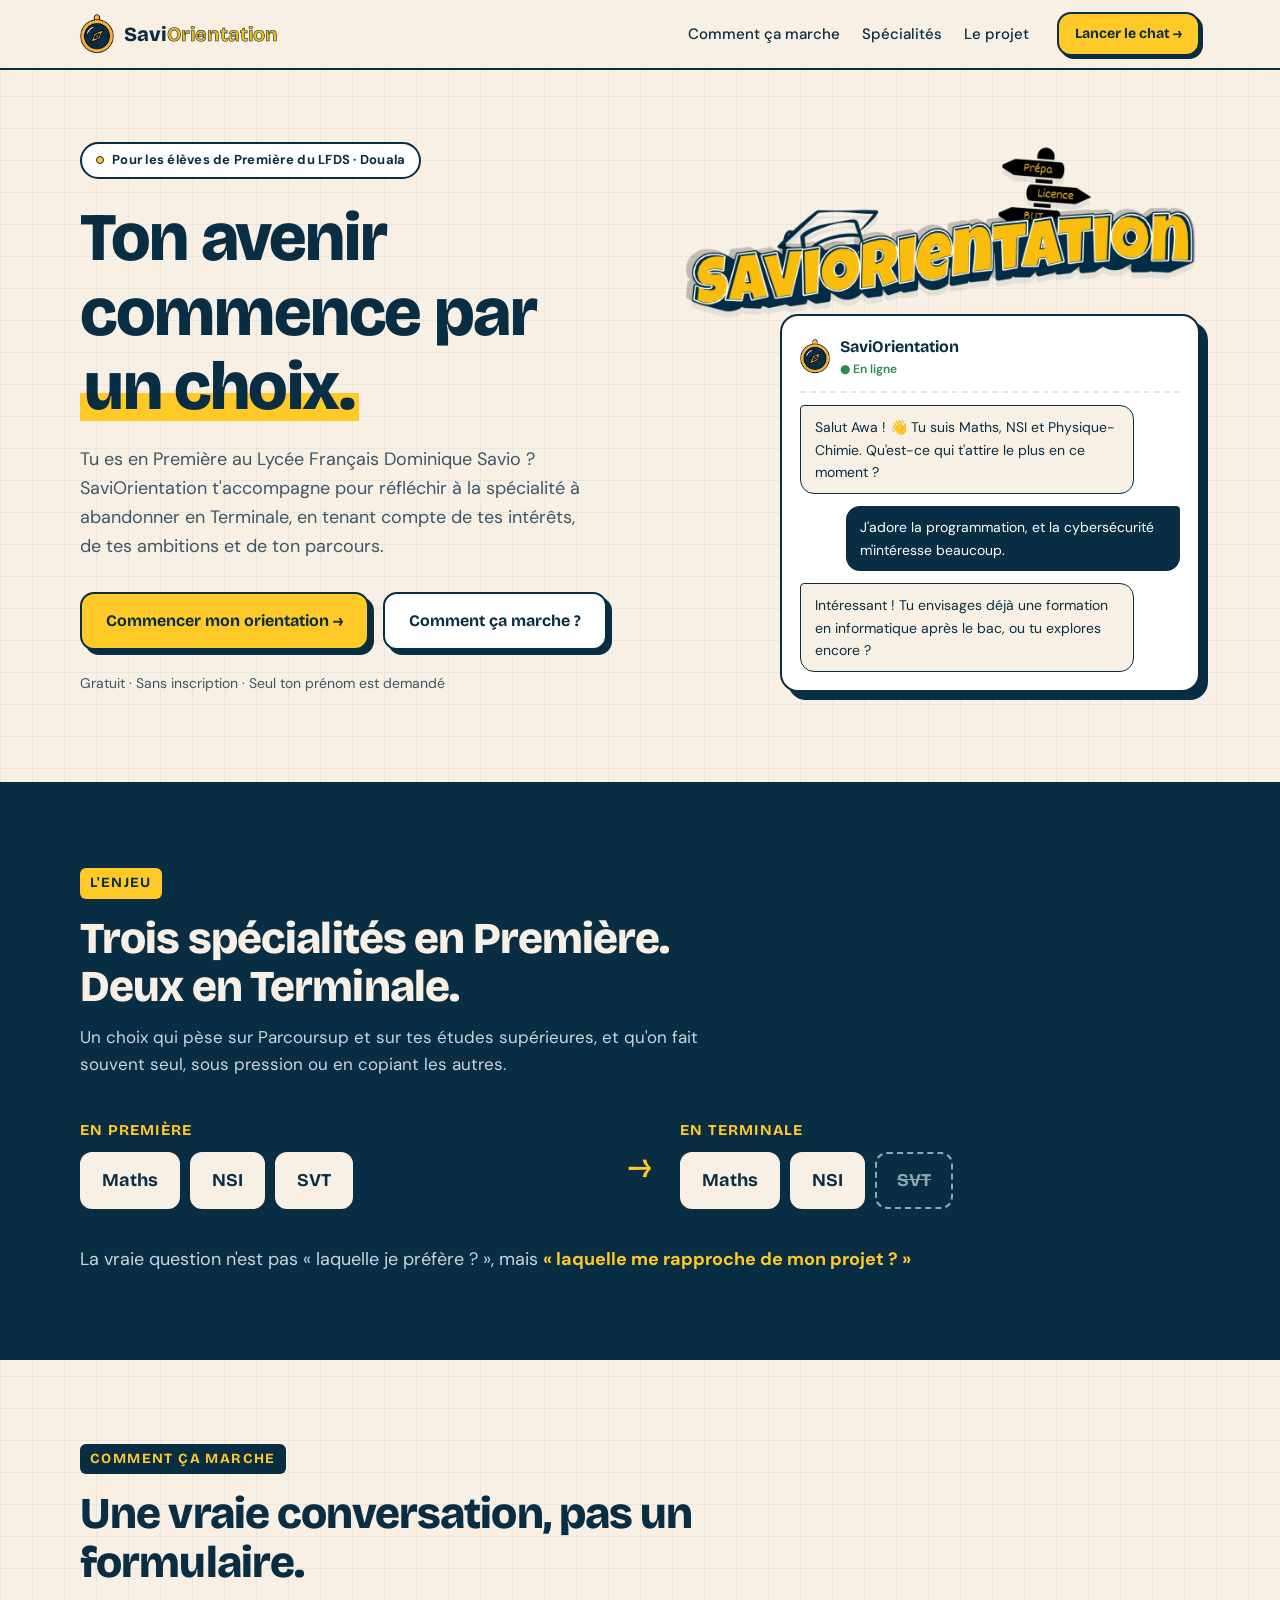
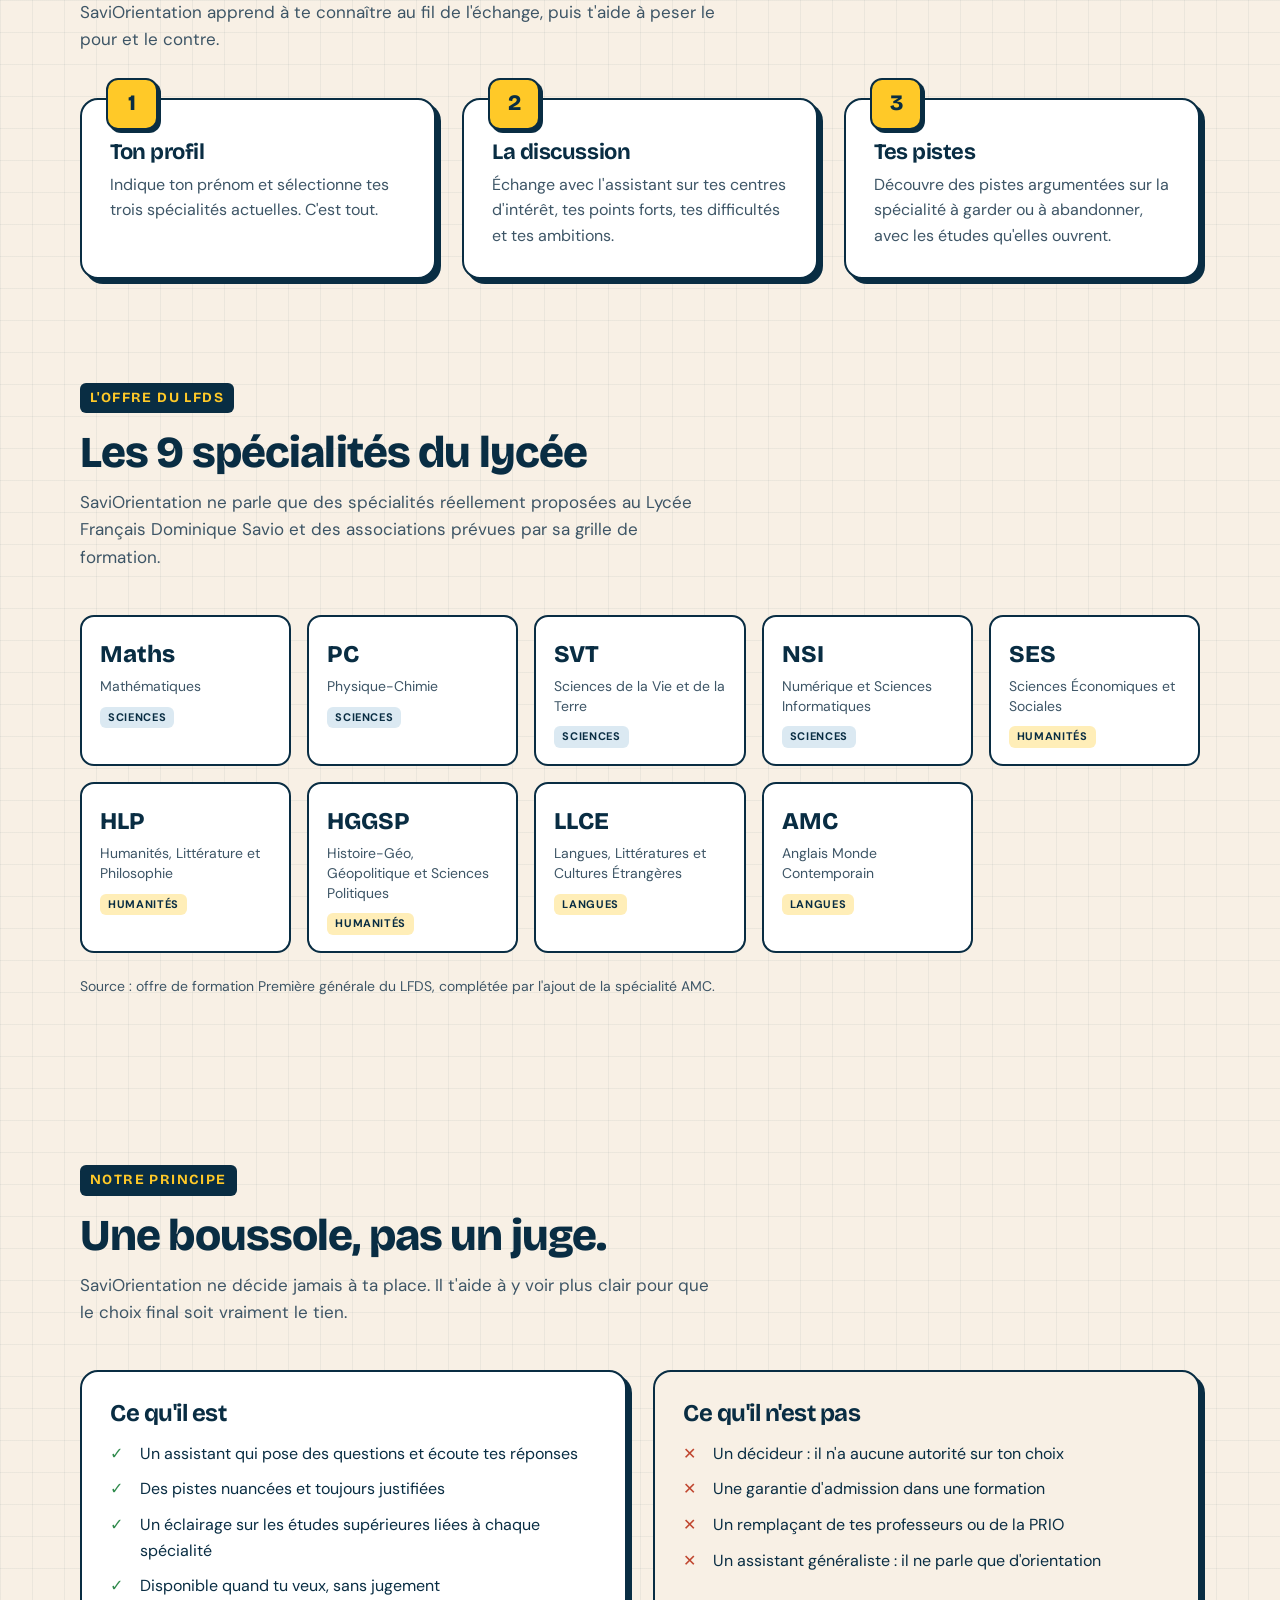
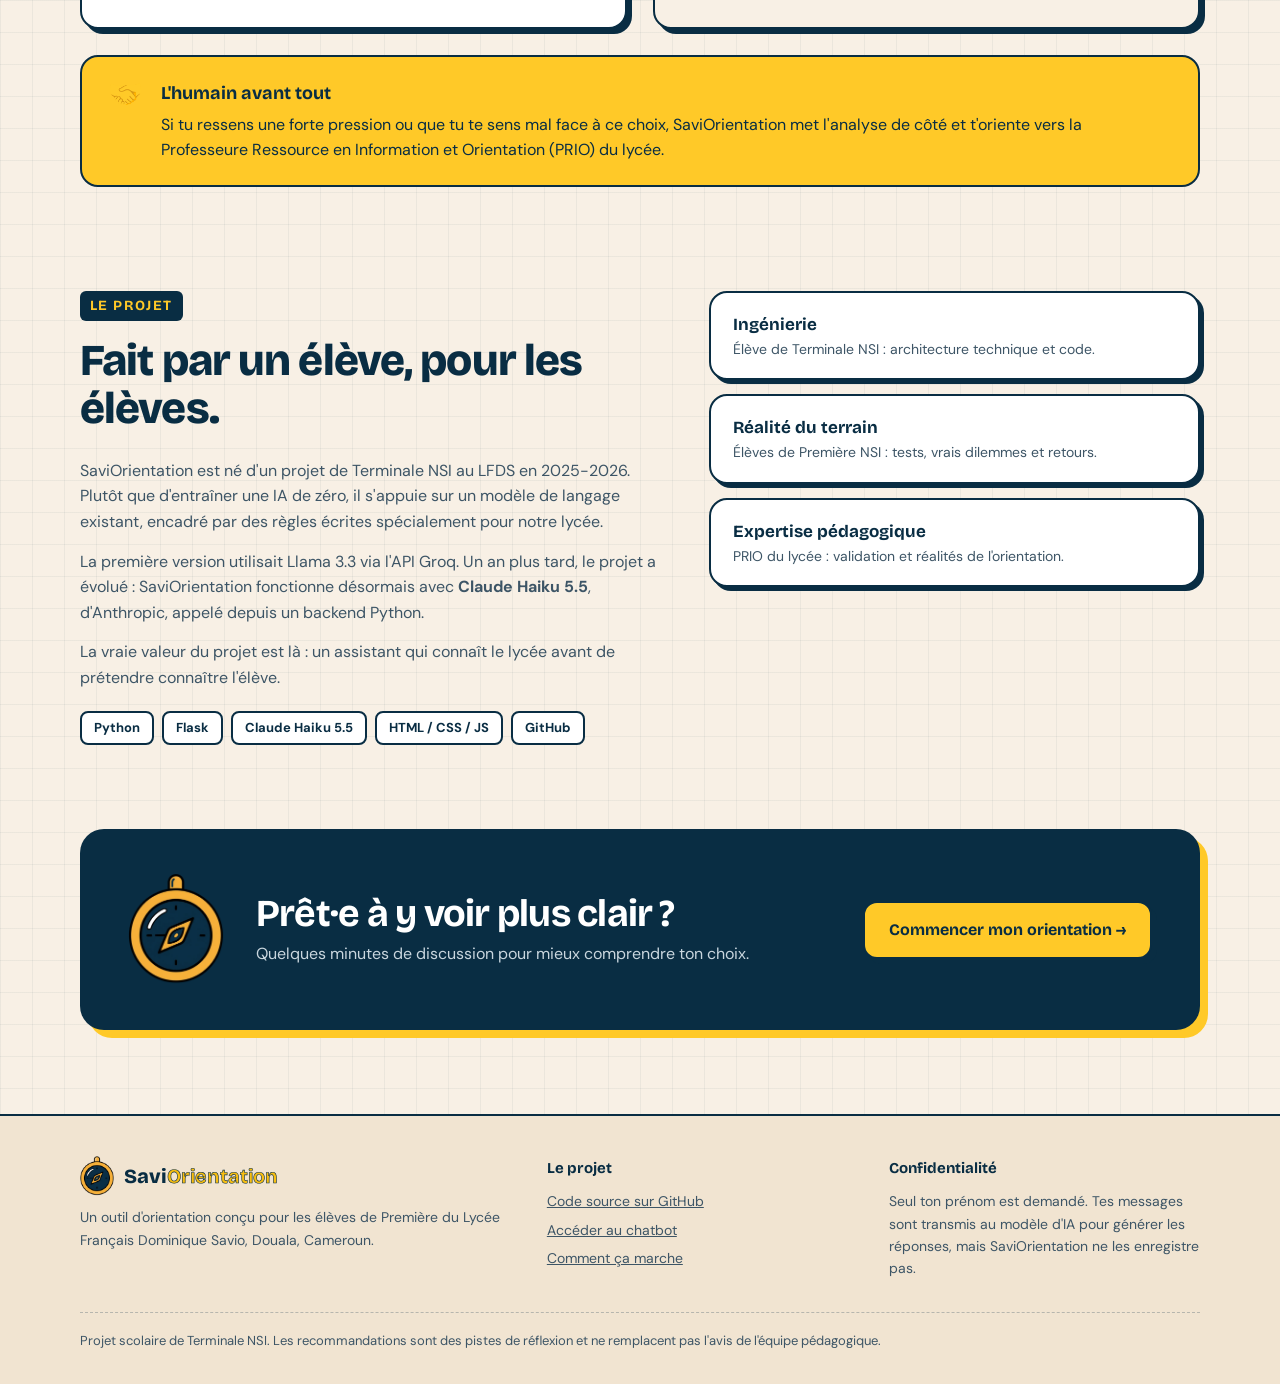
==== commit db9303ef: "Remove width and height attributes from hero logo image for responsive design" ====
--- a/index.html
+++ b/index.html
@@ -51,7 +51,7 @@
     </div>
 
     <div class="hero-visual">
-      <img class="hero-logo" src="assets/logo.webp" alt="Logo SaviOrientation : le nom en lettres jaunes, une toque et des panneaux Prépa, Licence, BUT" width="1200" height="408">
+      <img class="hero-logo" src="assets/logo.webp" alt="Logo SaviOrientation : le nom en lettres jaunes, une toque et des panneaux Prépa, Licence, BUT">
       <div class="chat-preview" aria-hidden="true">
         <div class="cp-head">
           <img src="assets/boussole.webp" alt="">
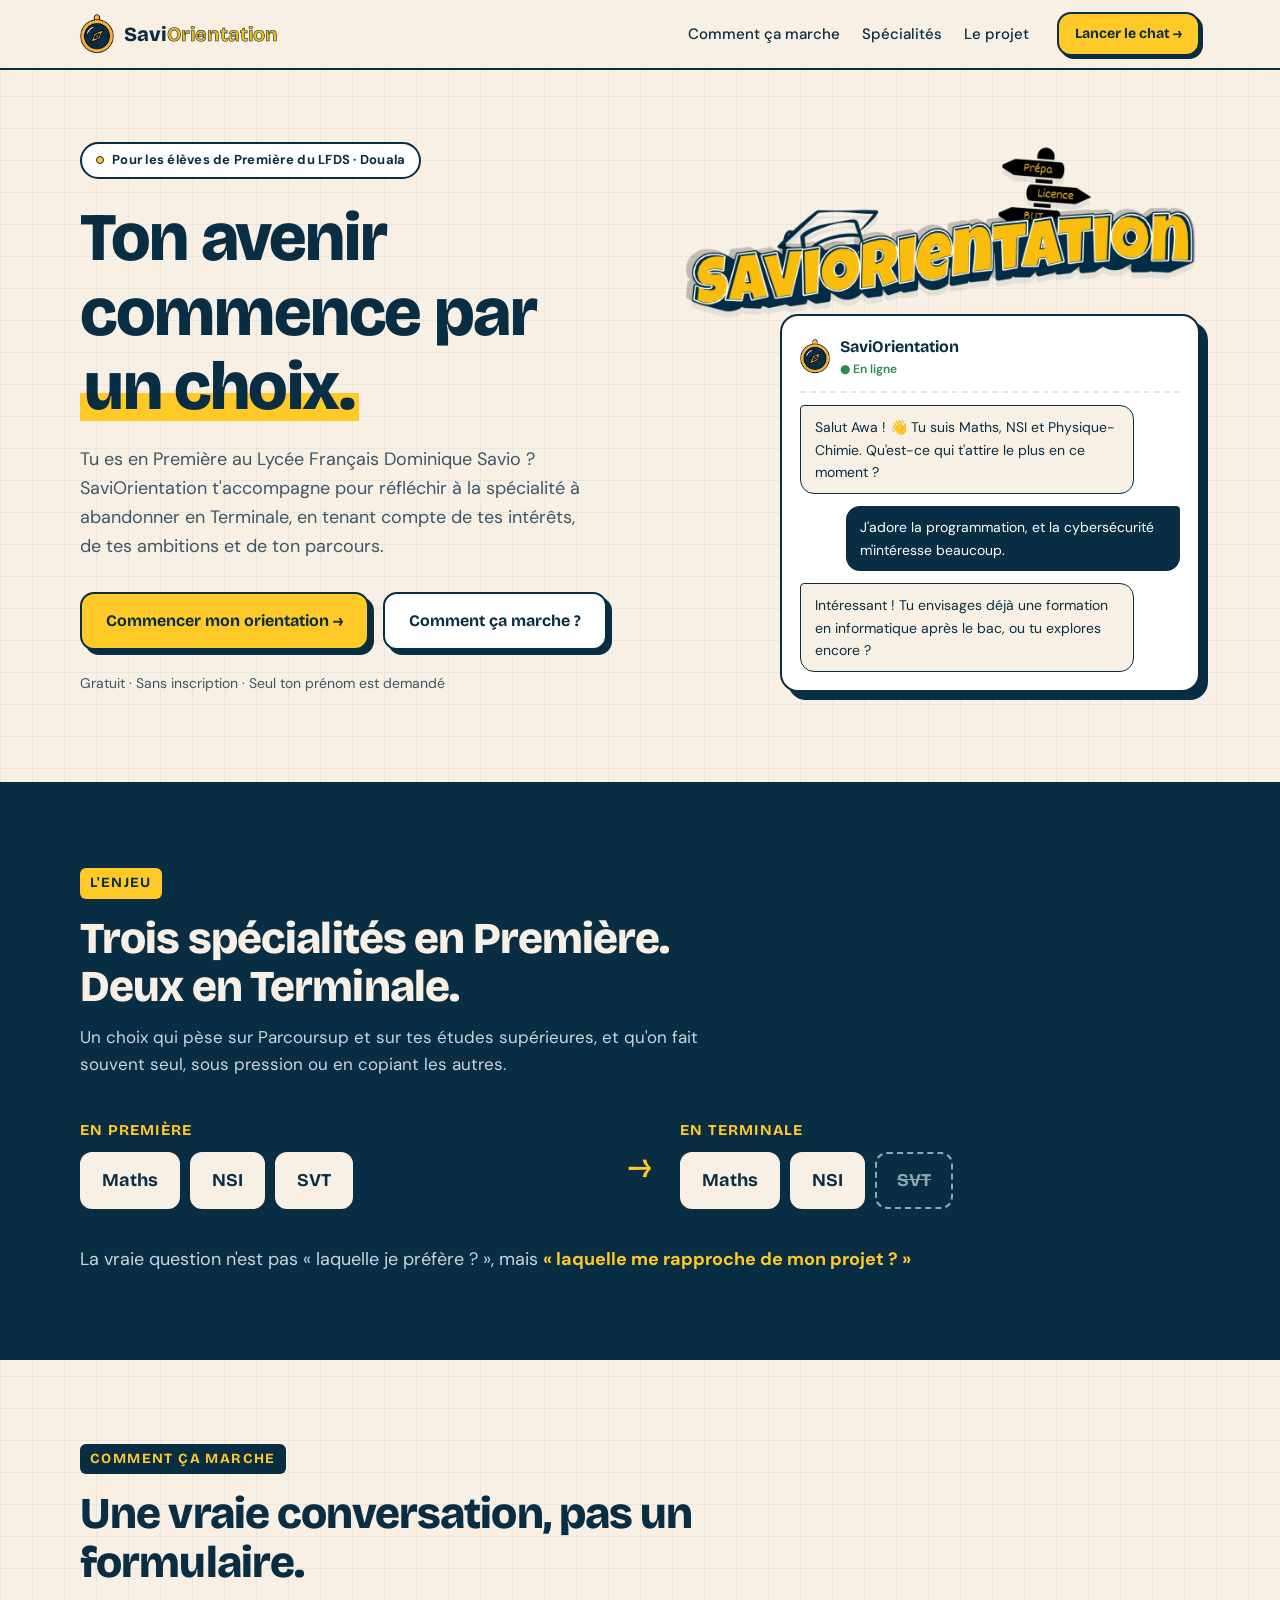
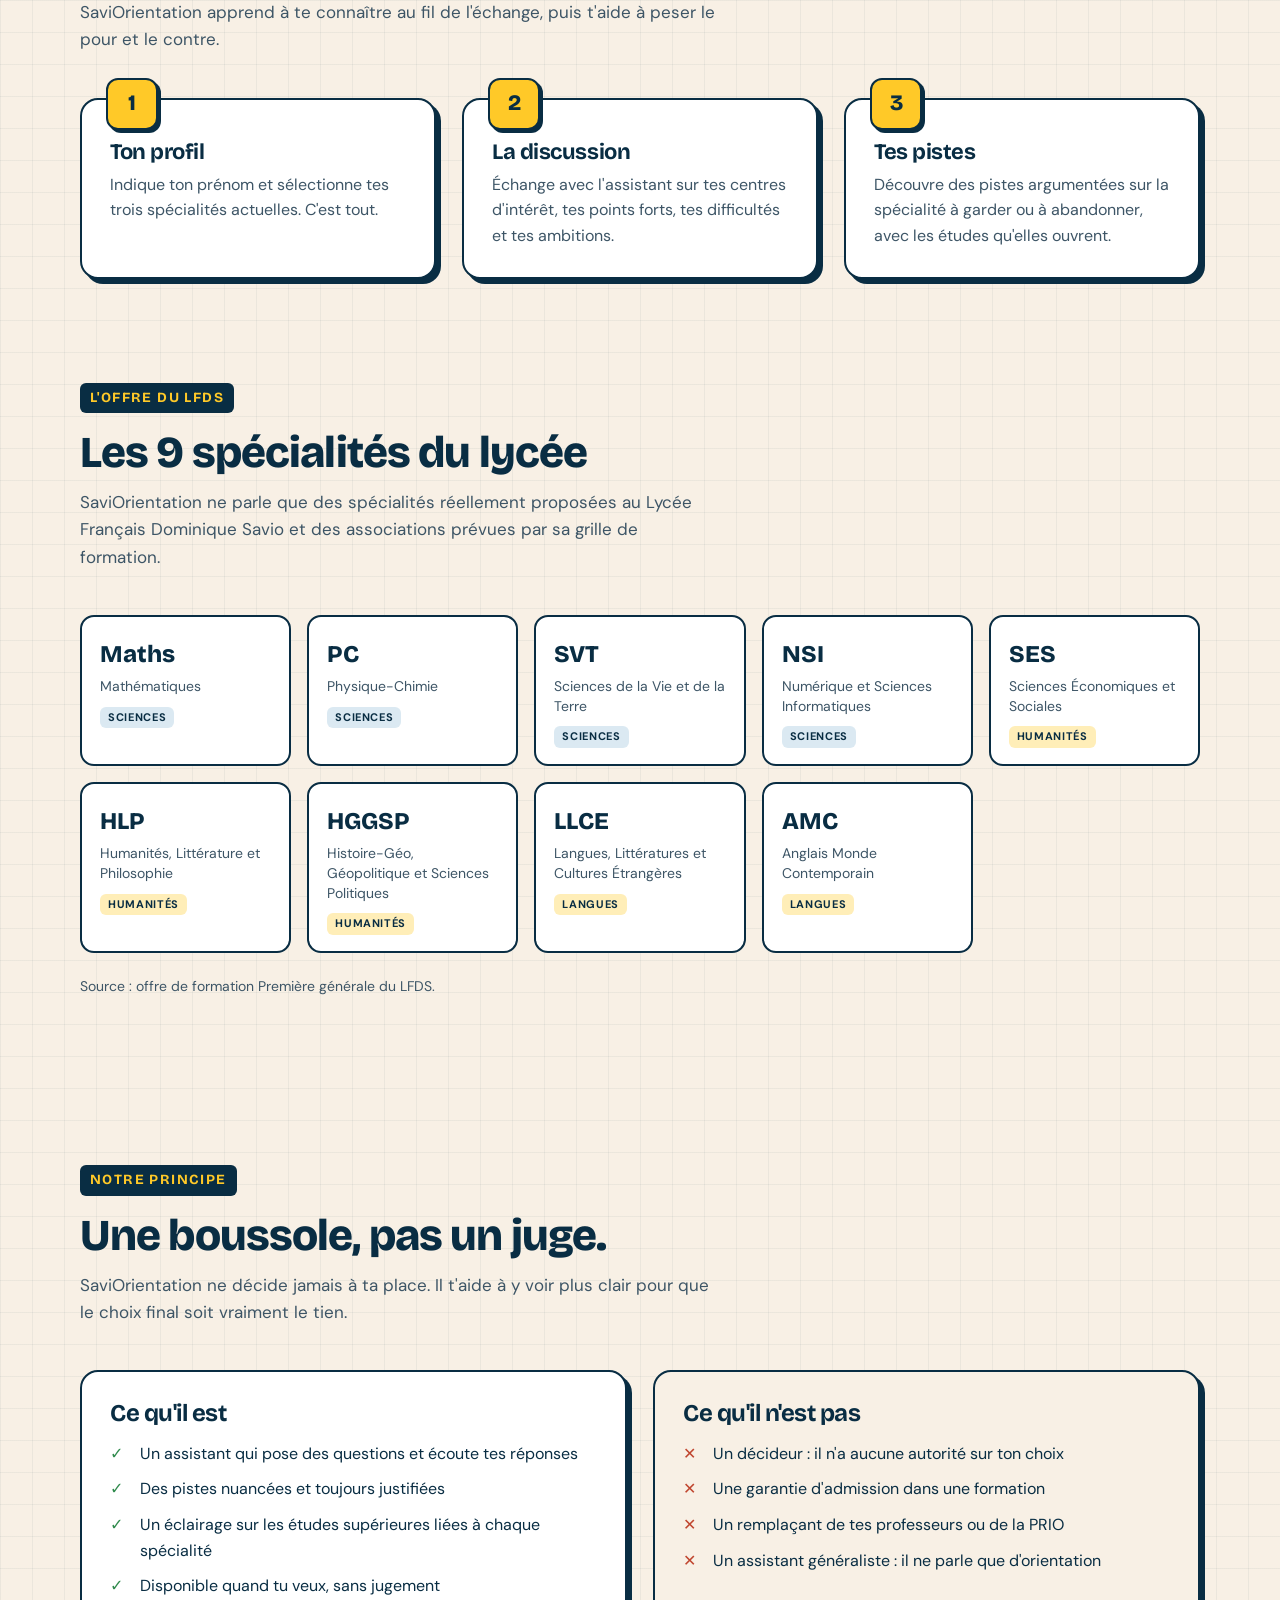
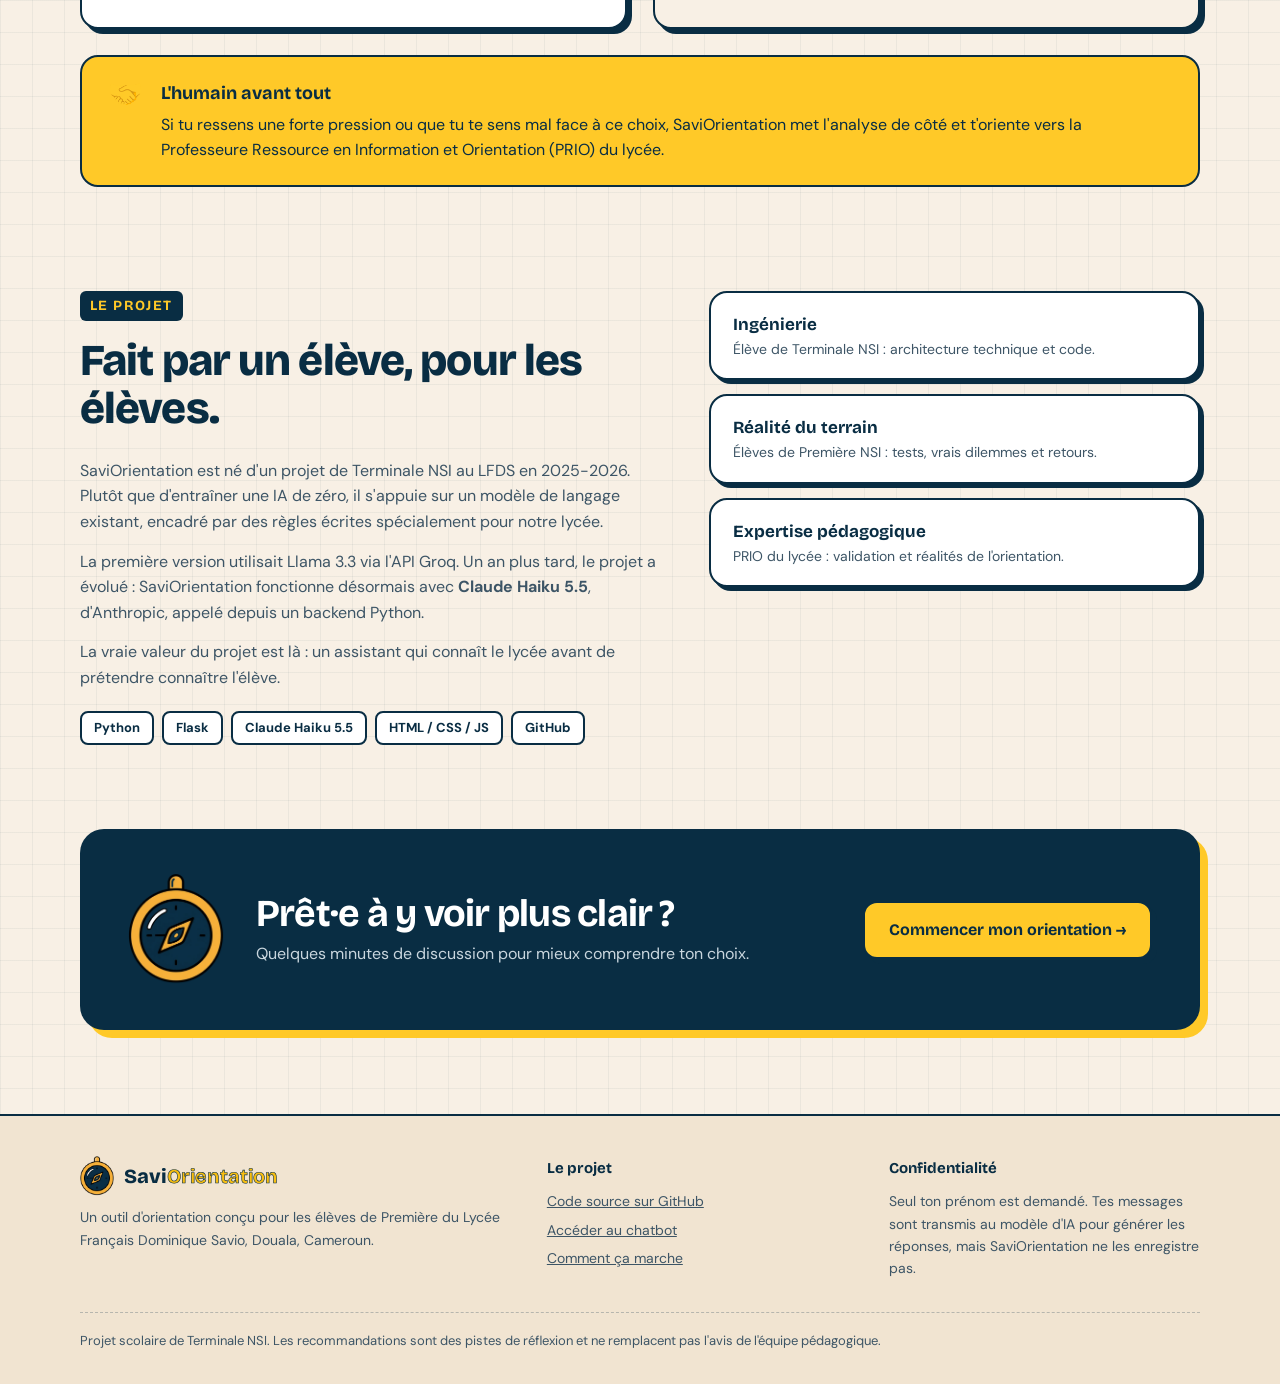
==== commit 26dc28fd: "Update specialization note in index.html to reflect current curriculum offerings." ====
--- a/index.html
+++ b/index.html
@@ -132,7 +132,7 @@
       <div class="spec reveal"><div class="abbr">LLCE</div><div class="full">Langues, Littératures et Cultures Étrangères</div><span class="tag hum">Langues</span></div>
       <div class="spec reveal"><div class="abbr">AMC</div><div class="full">Anglais Monde Contemporain</div><span class="tag hum">Langues</span></div>
     </div>
-    <p class="specs-note">Source : offre de formation Première générale du LFDS, complétée par l'ajout de la spécialité AMC.</p>
+    <p class="specs-note">Source : offre de formation Première générale du LFDS.</p>
   </div>
 </section>
 
